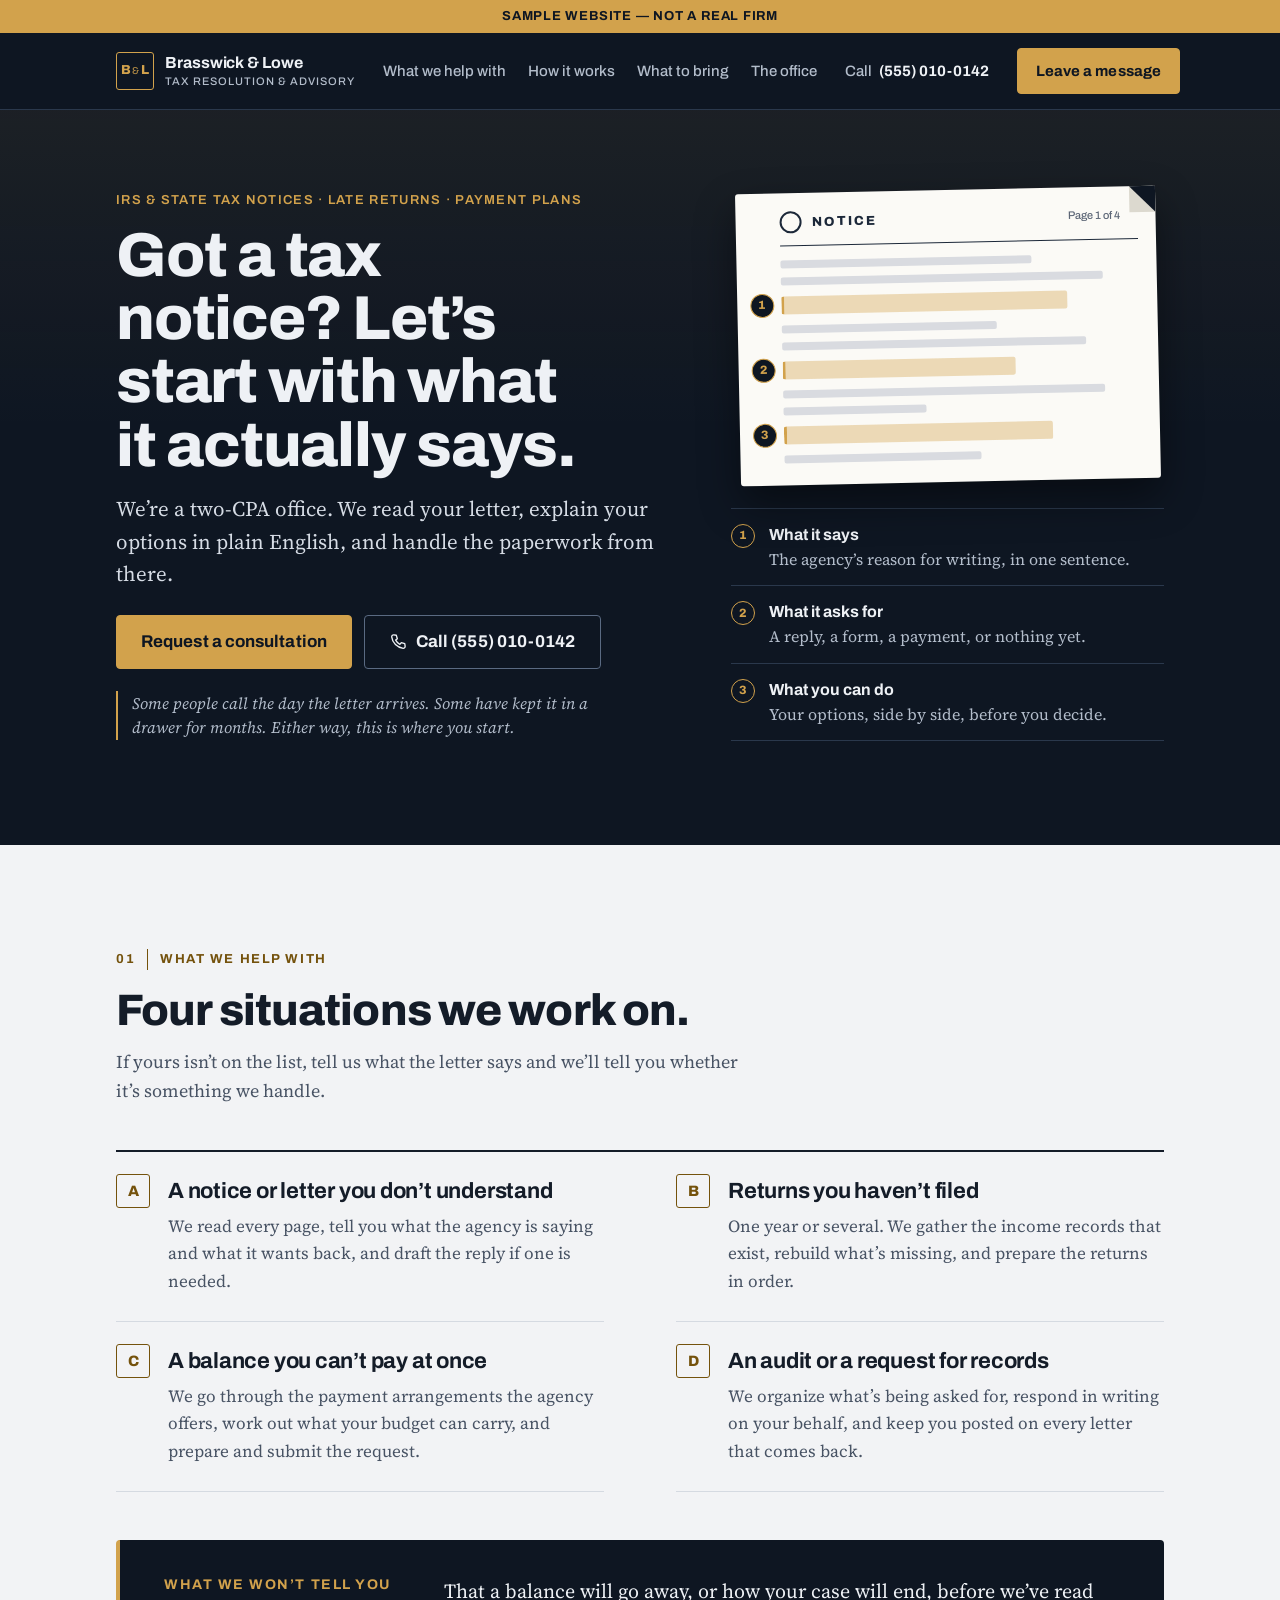
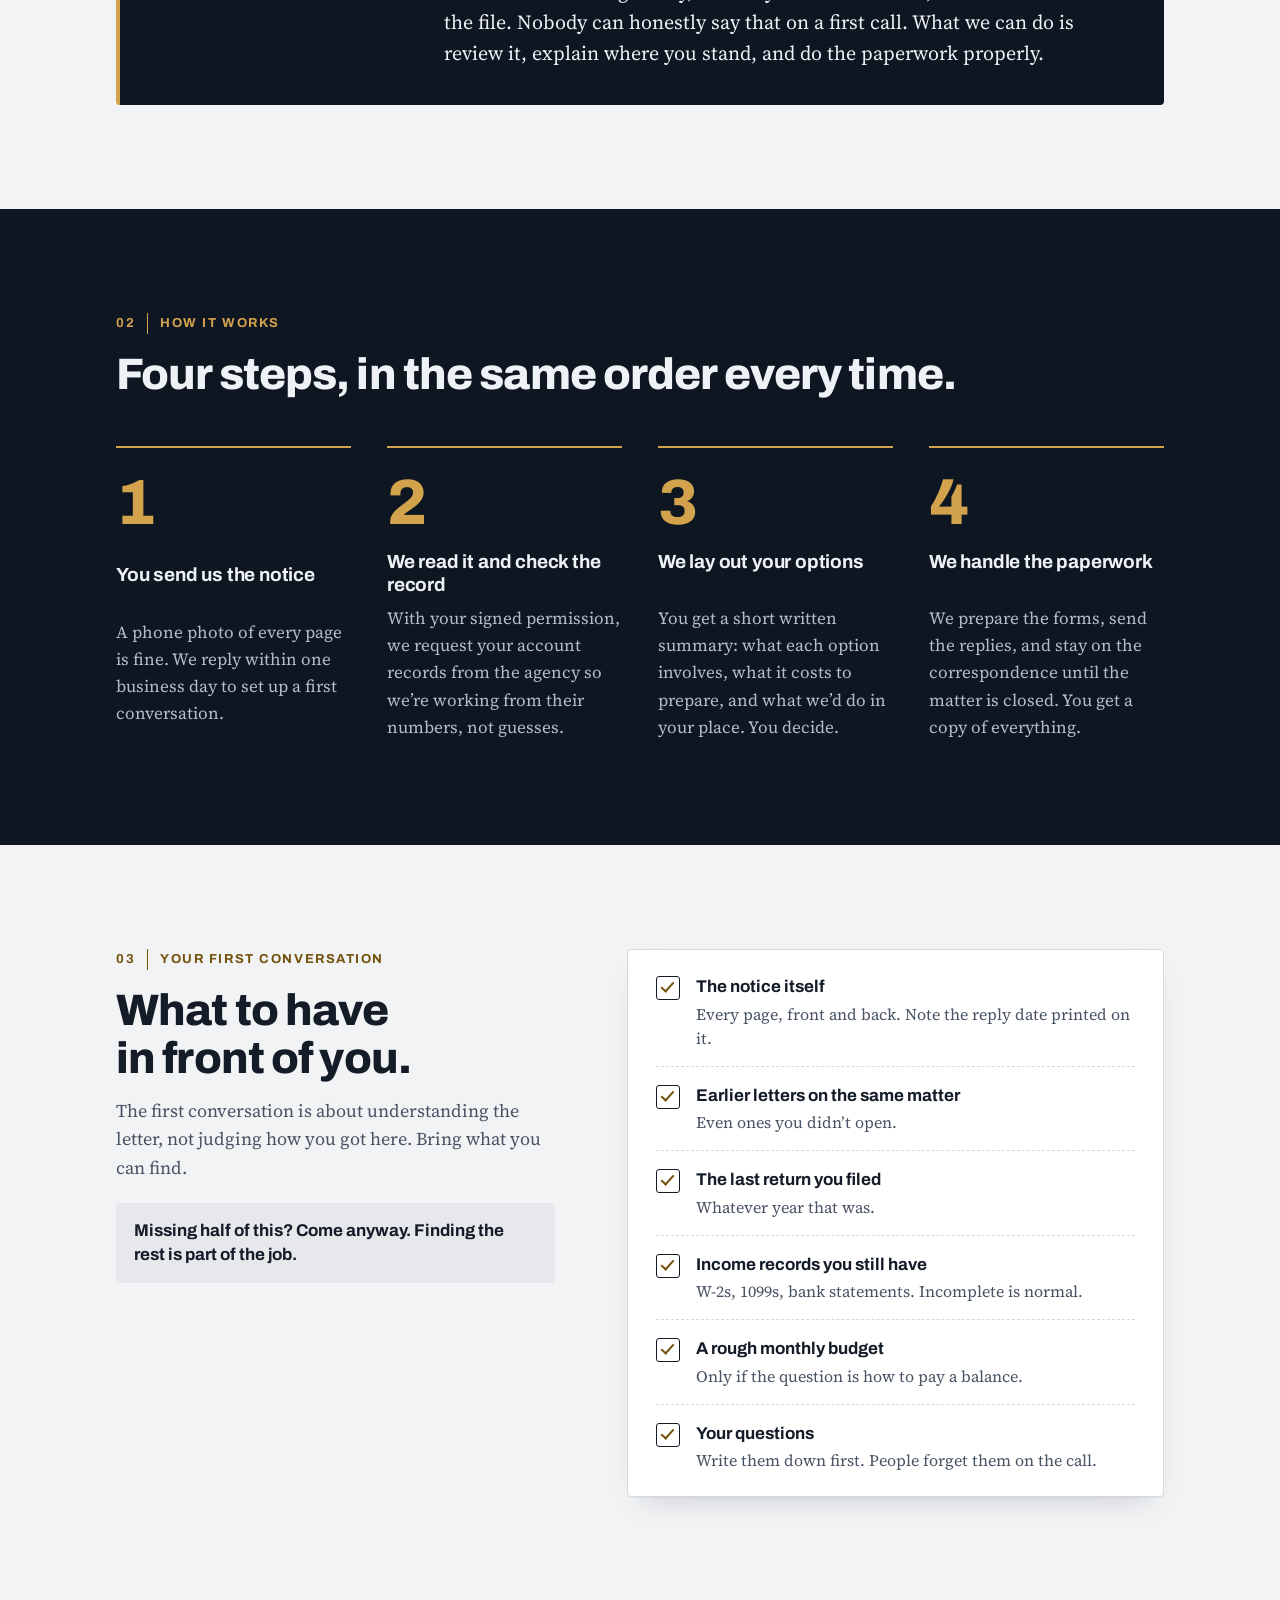
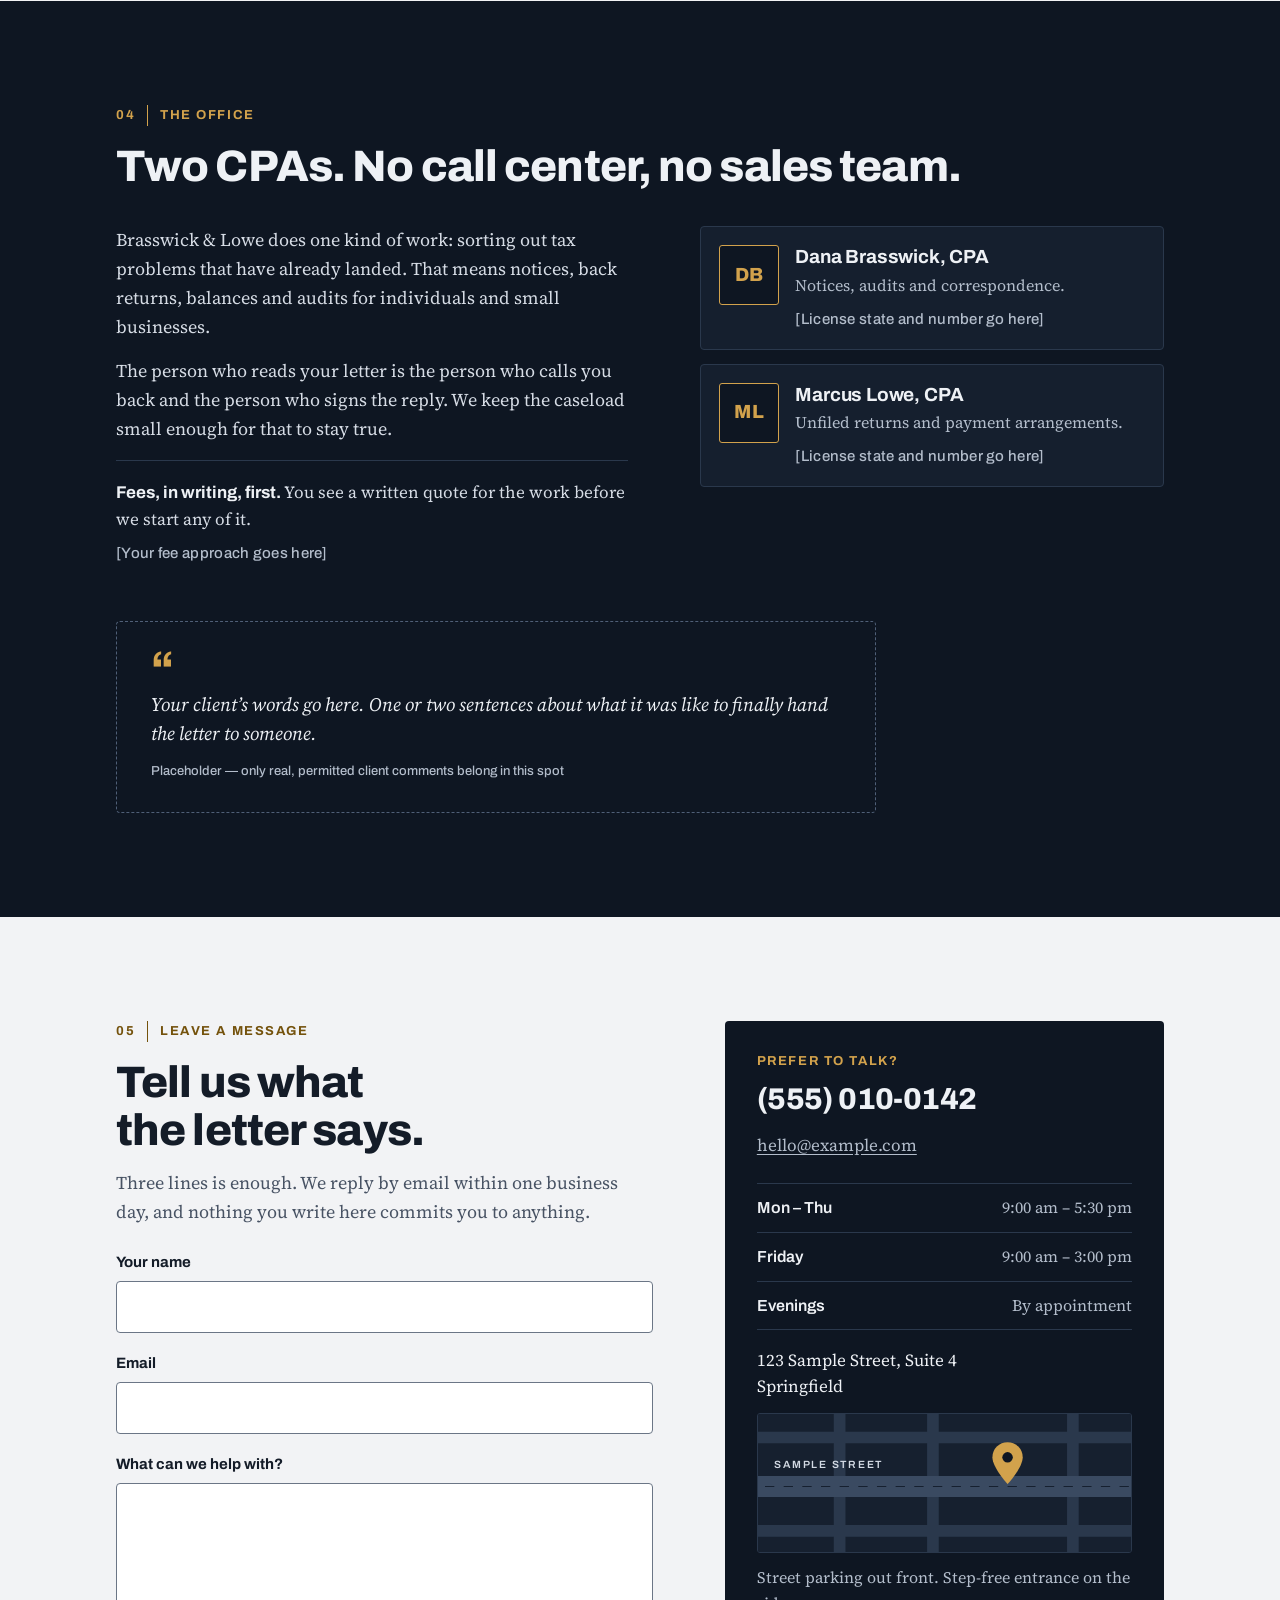
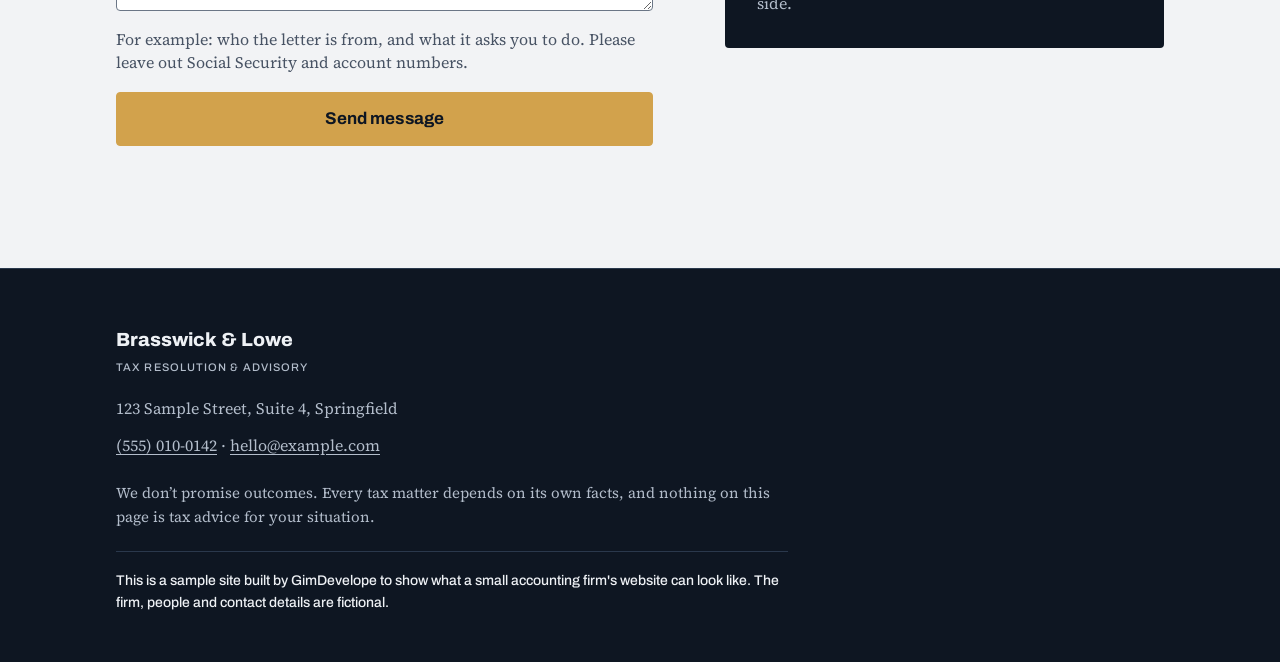
==== brasswick-lowe/index.html @ d991d268 "Add three sample one-page sites for accounting and tax firms" ====
<!doctype html>
<html lang="en">
<head>
<meta charset="utf-8">
<meta name="viewport" content="width=device-width,initial-scale=1">
<meta name="robots" content="noindex,nofollow">
<title>Brasswick &amp; Lowe — Tax Notices, Late Returns &amp; Payment Plans (sample website)</title>
<meta name="description" content="Sample website for a fictional two-CPA tax resolution office. Got a letter from the IRS or the state? We read it, explain your options, and handle the paperwork.">
<meta property="og:type" content="website">
<meta property="og:title" content="Brasswick &amp; Lowe — Tax Resolution &amp; Advisory (sample website)">
<meta property="og:description" content="Got a tax notice? Start by finding out what it actually says. A sample one-page site for a small tax resolution office — not a real firm.">
<meta property="og:site_name" content="Brasswick &amp; Lowe (sample)">
<meta name="theme-color" content="#0e1622">
<link rel="icon" href="data:image/svg+xml,%3Csvg xmlns='http://www.w3.org/2000/svg' viewBox='0 0 64 64'%3E%3Crect width='64' height='64' rx='10' fill='%230e1622'/%3E%3Crect x='7' y='7' width='50' height='50' rx='5' fill='none' stroke='%23d2a24c' stroke-width='3'/%3E%3Cpath d='M20 44V20h10a6 6 0 0 1 0 12H20m10 0a6 6 0 0 1 0 12H20M40 20v24h8' fill='none' stroke='%23d2a24c' stroke-width='4'/%3E%3C/svg%3E">
<link rel="preconnect" href="https://fonts.googleapis.com">
<link rel="preconnect" href="https://fonts.gstatic.com" crossorigin>
<link href="https://fonts.googleapis.com/css2?family=Archivo:wght@500;600;700;800&family=Source+Serif+4:ital,opsz,wght@0,8..60,400;1,8..60,400&display=swap" rel="stylesheet">
<link rel="stylesheet" href="style.css">
</head>
<body>
<p class="sample-strip" role="note">Sample website — not a real firm</p>
<a class="skip" href="#main">Skip to content</a>

<header class="site dark">
  <div class="wrap bar">
    <a class="brand" href="#top" aria-label="Brasswick and Lowe, home">
      <span class="mark" aria-hidden="true">B<i>&amp;</i>L</span>
      <span class="brand-text">Brasswick &amp; Lowe<small>Tax Resolution &amp; Advisory</small></span>
    </a>
    <nav class="top" aria-label="Sections">
      <a href="#help">What we help with</a>
      <a href="#steps">How it works</a>
      <a href="#bring">What to bring</a>
      <a href="#firm">The office</a>
    </nav>
    <a class="head-call" href="tel:+15550100142"><span class="hc-label">Call</span> (555) 010-0142</a>
    <a class="btn brass head-cta" href="#contact">Leave a message</a>
  </div>
</header>

<main id="main">

<!-- 1. Hero -->
<section class="hero dark" id="top">
  <div class="wrap hero-grid">
    <div class="hero-copy">
      <p class="eyebrow">IRS &amp; state tax notices · Late returns · Payment plans</p>
      <h1>Got a tax notice? Let&rsquo;s start with what it actually says.</h1>
      <p class="lead">We&rsquo;re a two-CPA office. We read your letter, explain your options in plain English, and handle the paperwork from there.</p>
      <div class="cta">
        <a class="btn brass" href="#contact">Request a consultation</a>
        <a class="btn line" href="tel:+15550100142"><svg aria-hidden="true" width="18" height="18" viewBox="0 0 24 24"><path d="M6.6 2.5 9.7 3l1.4 4.6-2.2 1.9a13 13 0 0 0 5.6 5.6l1.9-2.2 4.6 1.4.5 3.1a2.6 2.6 0 0 1-2.6 3A17.4 17.4 0 0 1 3.600 5.100 2.600 2.600 0 0 1 6.600 2.500Z" fill="none" stroke="currentColor" stroke-width="1.8" stroke-linejoin="round"/></svg>Call (555) 010-0142</a>
      </div>
      <p class="hero-note">Some people call the day the letter arrives. Some have kept it in a drawer for months. Either way, this is where you start.</p>
    </div>

    <div class="notice">
      <div class="sheet" aria-hidden="true">
        <div class="sheet-head"><span class="seal"></span><span class="sheet-title">Notice</span><span class="sheet-date">Page 1 of 4</span></div>
        <div class="ln w70"></div><div class="ln w90"></div>
        <div class="ln hl w80"><b>1</b></div>
        <div class="ln w60"></div><div class="ln w85"></div>
        <div class="ln hl w65"><b>2</b></div>
        <div class="ln w90"></div><div class="ln w40"></div>
        <div class="ln hl w75"><b>3</b></div>
        <div class="ln w55"></div>
      </div>
      <ol class="decode">
        <li><b>1</b><span><strong>What it says</strong>The agency&rsquo;s reason for writing, in one sentence.</span></li>
        <li><b>2</b><span><strong>What it asks for</strong>A reply, a form, a payment, or nothing yet.</span></li>
        <li><b>3</b><span><strong>What you can do</strong>Your options, side by side, before you decide.</span></li>
      </ol>
    </div>
  </div>
</section>

<!-- 2. What we help with -->
<section class="light" id="help">
  <div class="wrap">
    <p class="kicker"><span>01</span>What we help with</p>
    <h2>Four situations we work on.</h2>
    <p class="sub">If yours isn&rsquo;t on the list, tell us what the letter says and we&rsquo;ll tell you whether it&rsquo;s something we handle.</p>
    <ul class="cases">
      <li>
        <span class="case-n" aria-hidden="true">A</span>
        <h3>A notice or letter you don&rsquo;t understand</h3>
        <p>We read every page, tell you what the agency is saying and what it wants back, and draft the reply if one is needed.</p>
      </li>
      <li>
        <span class="case-n" aria-hidden="true">B</span>
        <h3>Returns you haven&rsquo;t filed</h3>
        <p>One year or several. We gather the income records that exist, rebuild what&rsquo;s missing, and prepare the returns in order.</p>
      </li>
      <li>
        <span class="case-n" aria-hidden="true">C</span>
        <h3>A balance you can&rsquo;t pay at once</h3>
        <p>We go through the payment arrangements the agency offers, work out what your budget can carry, and prepare and submit the request.</p>
      </li>
      <li>
        <span class="case-n" aria-hidden="true">D</span>
        <h3>An audit or a request for records</h3>
        <p>We organize what&rsquo;s being asked for, respond in writing on your behalf, and keep you posted on every letter that comes back.</p>
      </li>
    </ul>
    <aside class="plain" aria-label="What we won't tell you">
      <h3>What we won&rsquo;t tell you</h3>
      <p>That a balance will go away, or how your case will end, before we&rsquo;ve read the file. Nobody can honestly say that on a first call. What we can do is review it, explain where you stand, and do the paperwork properly.</p>
    </aside>
  </div>
</section>

<!-- 3. How it works -->
<section class="dark" id="steps">
  <div class="wrap">
    <p class="kicker"><span>02</span>How it works</p>
    <h2>Four steps, in the same order every time.</h2>
    <ol class="steps">
      <li>
        <span class="num" aria-hidden="true">1</span>
        <div><h3>You send us the notice</h3>
        <p>A phone photo of every page is fine. We reply within one business day to set up a first conversation.</p></div>
      </li>
      <li>
        <span class="num" aria-hidden="true">2</span>
        <div><h3>We read it and check the record</h3>
        <p>With your signed permission, we request your account records from the agency so we&rsquo;re working from their numbers, not guesses.</p></div>
      </li>
      <li>
        <span class="num" aria-hidden="true">3</span>
        <div><h3>We lay out your options</h3>
        <p>You get a short written summary: what each option involves, what it costs to prepare, and what we&rsquo;d do in your place. You decide.</p></div>
      </li>
      <li>
        <span class="num" aria-hidden="true">4</span>
        <div><h3>We handle the paperwork</h3>
        <p>We prepare the forms, send the replies, and stay on the correspondence until the matter is closed. You get a copy of everything.</p></div>
      </li>
    </ol>
  </div>
</section>

<!-- 4. What to bring -->
<section class="light" id="bring">
  <div class="wrap bring-grid">
    <div>
      <p class="kicker"><span>03</span>Your first conversation</p>
      <h2>What to have in front of you.</h2>
      <p class="sub">The first conversation is about understanding the letter, not judging how you got here. Bring what you can find.</p>
      <p class="reassure">Missing half of this? Come anyway. Finding the rest is part of the job.</p>
    </div>
    <ul class="checklist">
      <li><span class="tick" aria-hidden="true"></span><div><strong>The notice itself</strong>Every page, front and back. Note the reply date printed on it.</div></li>
      <li><span class="tick" aria-hidden="true"></span><div><strong>Earlier letters on the same matter</strong>Even ones you didn&rsquo;t open.</div></li>
      <li><span class="tick" aria-hidden="true"></span><div><strong>The last return you filed</strong>Whatever year that was.</div></li>
      <li><span class="tick" aria-hidden="true"></span><div><strong>Income records you still have</strong>W-2s, 1099s, bank statements. Incomplete is normal.</div></li>
      <li><span class="tick" aria-hidden="true"></span><div><strong>A rough monthly budget</strong>Only if the question is how to pay a balance.</div></li>
      <li><span class="tick" aria-hidden="true"></span><div><strong>Your questions</strong>Write them down first. People forget them on the call.</div></li>
    </ul>
  </div>
</section>

<!-- 5. The office -->
<section class="dark" id="firm">
  <div class="wrap">
    <p class="kicker"><span>04</span>The office</p>
    <h2>Two CPAs. No call center, no sales team.</h2>
    <div class="firm-grid">
      <div class="firm-text">
        <p>Brasswick &amp; Lowe does one kind of work: sorting out tax problems that have already landed. That means notices, back returns, balances and audits for individuals and small businesses.</p>
        <p>The person who reads your letter is the person who calls you back and the person who signs the reply. We keep the caseload small enough for that to stay true.</p>
        <p class="fees"><strong>Fees, in writing, first.</strong> You see a written quote for the work before we start any of it. <span class="ph">[Your fee approach goes here]</span></p>
      </div>
      <ul class="people">
        <li>
          <span class="mono" aria-hidden="true">DB</span>
          <div><h3>Dana Brasswick, CPA</h3>
          <p>Notices, audits and correspondence.</p>
          <p class="ph">[License state and number go here]</p></div>
        </li>
        <li>
          <span class="mono" aria-hidden="true">ML</span>
          <div><h3>Marcus Lowe, CPA</h3>
          <p>Unfiled returns and payment arrangements.</p>
          <p class="ph">[License state and number go here]</p></div>
        </li>
      </ul>
    </div>
    <figure class="quote">
      <blockquote>Your client&rsquo;s words go here. One or two sentences about what it was like to finally hand the letter to someone.</blockquote>
      <figcaption>Placeholder — only real, permitted client comments belong in this spot</figcaption>
    </figure>
  </div>
</section>

<!-- 6. Contact -->
<section class="light" id="contact">
  <div class="wrap contact-grid">
    <div class="form-col">
      <p class="kicker"><span>05</span>Leave a message</p>
      <h2>Tell us what the letter says.</h2>
      <p class="sub">Three lines is enough. We reply by email within one business day, and nothing you write here commits you to anything.</p>
      <form id="inquiry" novalidate>
        <div class="field">
          <label for="f-name">Your name</label>
          <input id="f-name" name="name" type="text" autocomplete="name" required>
        </div>
        <div class="field">
          <label for="f-email">Email</label>
          <input id="f-email" name="email" type="email" autocomplete="email" inputmode="email" required>
        </div>
        <div class="field">
          <label for="f-msg">What can we help with?</label>
          <textarea id="f-msg" name="message" rows="4" required aria-describedby="f-hint"></textarea>
          <p class="hint" id="f-hint">For example: who the letter is from, and what it asks you to do. Please leave out Social Security and account numbers.</p>
        </div>
        <button class="btn brass wide" type="submit">Send message</button>
        <p class="form-status" id="form-status" role="status" aria-live="polite"></p>
      </form>
    </div>

    <div class="info-col">
      <div class="info-card">
        <h3>Prefer to talk?</h3>
        <a class="big-phone" href="tel:+15550100142">(555) 010-0142</a>
        <a class="mail" href="mailto:hello@example.com">hello@example.com</a>
        <dl class="hours">
          <div><dt>Mon – Thu</dt><dd>9:00 am – 5:30 pm</dd></div>
          <div><dt>Friday</dt><dd>9:00 am – 3:00 pm</dd></div>
          <div><dt>Evenings</dt><dd>By appointment</dd></div>
        </dl>
        <address>123 Sample Street, Suite 4<br>Springfield</address>
        <div class="map" role="img" aria-label="Simple street map sketch showing the office on Sample Street">
          <svg viewBox="0 0 320 150" preserveAspectRatio="xMidYMid slice" aria-hidden="true">
            <rect width="320" height="150" fill="#16202f"/>
            <g stroke="#2a384c" stroke-width="10" fill="none"><path d="M-10 36h340M-10 116h340M70-10v170M150-10v170M270-10v170"/></g>
            <path d="M-10 78h340" stroke="#3a4a61" stroke-width="18"/>
            <path d="M-10 78h340" stroke="#16202f" stroke-width="1" stroke-dasharray="8 8"/>
            <text x="14" y="62" font-family="Archivo,sans-serif" font-size="9" font-weight="600" letter-spacing="1.5" fill="#d3dae4">SAMPLE STREET</text>
            <g transform="translate(214 66)"><path d="M0-26a13 13 0 0 1 13 13c0 9-13 23-13 23s-13-14-13-23A13 13 0 0 1 0-26Z" fill="#d2a24c"/><circle cy="-13" r="4.500" fill="#0e1622"/></g>
          </svg>
        </div>
        <p class="park">Street parking out front. Step-free entrance on the side.</p>
      </div>
    </div>
  </div>
</section>
</main>

<footer class="dark foot">
  <div class="wrap">
    <p class="foot-brand">Brasswick &amp; Lowe <span>Tax Resolution &amp; Advisory</span></p>
    <p class="foot-line">123 Sample Street, Suite 4, Springfield<br><a href="tel:+15550100142">(555) 010-0142</a> · <a href="mailto:hello@example.com">hello@example.com</a></p>
    <p class="foot-legal">We don&rsquo;t promise outcomes. Every tax matter depends on its own facts, and nothing on this page is tax advice for your situation.</p>
    <p class="disclaimer">This is a sample site built by GimDevelope to show what a small accounting firm's website can look like. The firm, people and contact details are fictional.</p>
  </div>
</footer>

<nav class="dock" aria-label="Quick contact">
  <a href="tel:+15550100142"><svg aria-hidden="true" width="18" height="18" viewBox="0 0 24 24"><path d="M6.6 2.5 9.7 3l1.4 4.6-2.2 1.9a13 13 0 0 0 5.6 5.6l1.9-2.2 4.6 1.4.5 3.1a2.6 2.6 0 0 1-2.6 3A17.4 17.4 0 0 1 3.600 5.100 2.600 2.600 0 0 1 6.600 2.500Z" fill="none" stroke="currentColor" stroke-width="1.8" stroke-linejoin="round"/></svg>Call</a>
  <a class="dock-main" href="#contact"><svg aria-hidden="true" width="18" height="18" viewBox="0 0 24 24"><path d="M3.500 5.500h17v11.500H9.500L5 20.500V17H3.500Z" fill="none" stroke="currentColor" stroke-width="1.8" stroke-linejoin="round"/></svg>Message</a>
</nav>

<script src="site.js"></script>
</body>
</html>
---- brasswick-lowe/style.css ----
/* Brasswick & Lowe — sample site C. Mobile first (390), then 768, 1080. */
:root{
  --ink:#0e1622; --ink-2:#151f2e; --ink-3:#1c2839; --rule-d:#2a384c;
  --on-d:#eef1f5; --mute-d:#b3bdcb;
  --paper:#f2f3f5; --card:#fff; --rule:#d5dae1;
  --text:#141c28; --mute:#485364;
  --brass:#d2a24c; --brass-hi:#e0b566; --brass-deep:#74520c;
  --head:"Archivo","Helvetica Neue",Arial,sans-serif;
  --body:"Source Serif 4",Georgia,"Times New Roman",serif;
  --strip-h:32px;
}
*,*::before,*::after{box-sizing:border-box}
html{scroll-behavior:smooth;scroll-padding-top:calc(var(--strip-h) + 16px);-webkit-text-size-adjust:100%}
body{margin:0;font-family:var(--body);font-size:17px;line-height:1.6;color:var(--text);background:var(--ink);padding-bottom:calc(64px + env(safe-area-inset-bottom,0px));overflow-wrap:break-word}
h1,h2,h3,p,ul,ol,dl,dd,figure,blockquote,address{margin:0;padding:0}
ul,ol{list-style:none}
address{font-style:normal}
a{color:inherit}
svg{display:block}
:focus-visible{outline:3px solid var(--brass-hi);outline-offset:3px;border-radius:4px}
.light :focus-visible{outline-color:var(--brass-deep)}
.light .info-card :focus-visible,.light .plain :focus-visible{outline-color:var(--brass-hi)}
.wrap{width:100%;max-width:1120px;margin:0 auto;padding:0 22px}

/* always-visible sample strip */
.sample-strip{position:sticky;top:0;z-index:60;min-height:var(--strip-h);display:flex;align-items:center;justify-content:center;background:var(--brass);color:#0e1622;font-family:var(--head);font-weight:700;font-size:13px;letter-spacing:.06em;text-transform:uppercase;padding:6px 12px;text-align:center}
.skip{position:absolute;left:-9999px}
.skip:focus{left:12px;top:44px;min-height:44px;display:flex;align-items:center;z-index:70;background:#fff;color:var(--text);padding:10px 14px;font-family:var(--head);font-weight:700}

.dark{background:var(--ink);color:var(--on-d)}
.light{background:var(--paper);color:var(--text)}

/* header */
header.site{border-bottom:1px solid var(--rule-d)}
.bar{display:flex;align-items:center;justify-content:space-between;gap:12px;min-height:60px}
.brand{display:flex;align-items:center;gap:11px;text-decoration:none;min-height:44px}
.mark{display:inline-flex;align-items:center;justify-content:center;width:38px;height:38px;border:1.5px solid var(--brass);border-radius:3px;font-family:var(--head);font-weight:800;font-size:13px;letter-spacing:.02em;color:var(--brass);flex:none}
.mark i{font-style:normal;font-weight:500;font-size:10px;margin:0 1px;opacity:.85}
.brand-text{font-family:var(--head);font-weight:700;font-size:16px;line-height:1.15;letter-spacing:-.005em}
.brand-text{white-space:nowrap}
.brand-text small{display:none;font-weight:500;font-size:11px;letter-spacing:.09em;text-transform:uppercase;color:var(--mute-d);margin-top:3px}
nav.top{display:none}
.head-call{display:inline-flex;align-items:center;min-height:44px;font-family:var(--head);font-weight:700;font-size:15px;text-decoration:none;color:var(--on-d);white-space:nowrap}
.hc-label{display:none}

/* buttons */
.btn{display:inline-flex;align-items:center;justify-content:center;gap:9px;min-height:54px;padding:0 24px;border-radius:4px;font-family:var(--head);font-weight:700;font-size:17px;letter-spacing:.005em;text-decoration:none;border:1.5px solid transparent;cursor:pointer;transition:background-color .15s,border-color .15s,color .15s}
.btn.brass{background:var(--brass);color:#0e1622;border-color:var(--brass)}
.btn.brass:hover{background:var(--brass-hi);border-color:var(--brass-hi)}
.btn.line{background:transparent;color:var(--on-d);border-color:#5a6a82}
.btn.line:hover{border-color:var(--on-d)}
.btn.wide{width:100%}
.btn.head-cta{display:none}

/* type */
h1,h2,h3{font-family:var(--head);letter-spacing:-.02em}
h1{font-weight:800;font-size:35px;line-height:1.06;text-wrap:balance}
h2{font-weight:800;font-size:29px;line-height:1.1;text-wrap:balance}
h3{font-weight:700;font-size:19px;line-height:1.25;letter-spacing:-.01em}
.eyebrow{font-family:var(--head);font-weight:600;font-size:13px;letter-spacing:.1em;text-transform:uppercase;color:var(--brass);margin-bottom:14px;line-height:1.5}
.kicker{display:flex;align-items:center;gap:12px;font-family:var(--head);font-weight:700;font-size:13px;letter-spacing:.12em;text-transform:uppercase;margin-bottom:16px}
.kicker span{display:inline-block;padding-right:12px;border-right:1px solid currentColor;font-variant-numeric:tabular-nums}
.dark .kicker{color:var(--brass)}
.light .kicker{color:var(--brass-deep)}
.sub{font-size:18px;margin-top:14px;max-width:36em}
.light .sub{color:var(--mute)}
.dark .sub{color:var(--mute-d)}
section{padding:56px 0}

/* 1 hero */
.hero{padding:30px 0 52px;background:
  linear-gradient(180deg,rgba(210,162,76,.07),rgba(210,162,76,0) 320px),var(--ink)}
.hero-grid{display:grid;gap:44px}
.lead{font-size:18px;line-height:1.55;color:#d6dce5;margin-top:16px;max-width:31em}
.cta{display:grid;gap:12px;margin-top:24px}
.hero-note{margin-top:22px;padding-left:14px;border-left:2px solid var(--brass);font-style:italic;font-size:16px;line-height:1.55;color:var(--mute-d);max-width:30em}

.notice{display:grid;gap:22px}
.sheet{position:relative;background:#fbfaf6;border-radius:3px;padding:18px 18px 22px 44px;transform:rotate(-1.2deg);box-shadow:0 18px 40px rgba(0,0,0,.45);max-width:420px;width:94%;margin:4px auto 0}
.sheet::after{content:"";position:absolute;right:0;top:0;border-style:solid;border-width:0 26px 26px 0;border-color:transparent var(--ink) #dcd9cf transparent}
.sheet-head{display:flex;align-items:center;gap:10px;padding-bottom:12px;margin-bottom:14px;border-bottom:1.5px solid #1c2839}
.seal{width:22px;height:22px;border-radius:50%;border:2px solid #1c2839;flex:none}
.sheet-title{font-family:var(--head);font-weight:800;font-size:13px;letter-spacing:.16em;text-transform:uppercase;color:#1c2839}
.sheet-date{margin-left:auto;margin-right:18px;font-family:var(--head);font-weight:500;font-size:11px;color:#5c6676}
.ln{position:relative;height:8px;border-radius:2px;background:#d9dbe0;margin-top:9px}
.ln.hl{height:18px;background:rgba(210,162,76,.38);border-left:3px solid var(--brass);margin-top:11px;margin-bottom:11px}
.ln b,.decode b{display:inline-flex;align-items:center;justify-content:center;width:24px;height:24px;border-radius:50%;background:var(--ink);color:var(--brass);font-family:var(--head);font-weight:800;font-size:12px;border:1.5px solid var(--brass)}
.ln b{position:absolute;left:-34px;top:-3px}
.w40{width:40%}.w55{width:55%}.w60{width:60%}.w65{width:65%}.w70{width:70%}.w75{width:75%}.w80{width:80%}.w85{width:85%}.w90{width:90%}
.decode{display:grid;gap:0;border-top:1px solid var(--rule-d)}
.decode li{display:flex;gap:14px;align-items:flex-start;padding:14px 0;border-bottom:1px solid var(--rule-d)}
.decode b{flex:none;margin-top:1px}
.decode span{font-size:16px;line-height:1.45;color:var(--mute-d)}
.decode strong{display:block;font-family:var(--head);font-weight:700;font-size:16px;color:var(--on-d);margin-bottom:2px}

/* 2 cases */
.cases{display:grid;gap:0;margin-top:30px;border-top:2px solid var(--text)}
.cases li{position:relative;padding:22px 0 22px 50px;border-bottom:1px solid var(--rule)}
.case-n{position:absolute;left:0;top:22px;width:34px;height:34px;display:flex;align-items:center;justify-content:center;border:1.5px solid var(--brass-deep);border-radius:3px;font-family:var(--head);font-weight:800;font-size:15px;color:var(--brass-deep)}
.cases h3{font-size:20px}
.cases p{color:var(--mute);margin-top:8px}
.plain{margin-top:32px;background:var(--ink);color:var(--on-d);border-radius:4px;padding:24px 22px;border-left:4px solid var(--brass)}
.plain h3{color:var(--brass);font-size:14px;letter-spacing:.11em;text-transform:uppercase}
.plain p{margin-top:10px;font-size:18px;line-height:1.55}

/* 3 steps */
.steps{display:grid;gap:0;margin-top:30px}
.steps li{display:grid;grid-template-columns:52px 1fr;gap:16px;padding:22px 0;border-top:1px solid var(--rule-d)}
.steps li:last-child{border-bottom:1px solid var(--rule-d)}
.num{font-family:var(--head);font-weight:800;font-size:46px;line-height:.9;color:var(--brass);font-variant-numeric:tabular-nums}
.steps p{color:var(--mute-d);margin-top:8px}

/* 4 checklist */
.bring-grid{display:grid;gap:28px}
.reassure{margin-top:20px;font-family:var(--head);font-weight:700;font-size:17px;line-height:1.4;padding:16px 18px;background:#e6e8ec;border-radius:4px}
.checklist{background:var(--card);border:1px solid var(--rule);border-radius:4px;padding:6px 20px;box-shadow:0 1px 0 rgba(14,22,34,.04),0 14px 30px -18px rgba(14,22,34,.25)}
.checklist li{display:grid;grid-template-columns:26px 1fr;gap:14px;padding:16px 0;border-bottom:1px dashed var(--rule);color:var(--mute);font-size:16px;line-height:1.5}
.checklist li:last-child{border-bottom:0}
.checklist strong{display:block;font-family:var(--head);font-weight:700;font-size:17px;color:var(--text);margin-bottom:2px}
.tick{position:relative;width:24px;height:24px;border:1.5px solid var(--text);border-radius:3px;margin-top:2px}
.tick::after{content:"";position:absolute;left:7px;top:2px;width:7px;height:13px;border:solid var(--brass-deep);border-width:0 2.500px 2.500px 0;transform:rotate(42deg)}

/* 5 office */
.firm-grid{display:grid;gap:30px;margin-top:24px}
.firm-text p{color:#d6dce5;font-size:18px}
.firm-text p+p{margin-top:16px}
.firm-text .fees{padding-top:18px;border-top:1px solid var(--rule-d);font-size:17px}
.fees strong{font-family:var(--head);font-weight:700;color:var(--on-d)}
.ph{font-family:var(--head);font-weight:500;font-size:15px;letter-spacing:.02em;color:var(--mute-d)}
span.ph{display:block;margin-top:8px}
.people{display:grid;gap:14px}
.people li{display:grid;grid-template-columns:60px 1fr;gap:16px;align-items:start;background:var(--ink-2);border:1px solid var(--rule-d);border-radius:4px;padding:18px}
.mono{width:60px;height:60px;display:flex;align-items:center;justify-content:center;background:var(--ink);border:1.5px solid var(--brass);border-radius:3px;font-family:var(--head);font-weight:800;font-size:19px;letter-spacing:.03em;color:var(--brass)}
.people p{color:var(--mute-d);font-size:16px;margin-top:4px}
.people .ph{margin-top:8px;font-size:15px}
.quote{margin-top:34px;padding:22px 22px 20px;border:1.5px dashed #4f5f77;border-radius:4px}
.quote blockquote{font-style:italic;font-size:19px;line-height:1.5;color:var(--on-d)}
.quote blockquote::before{content:"\201C";display:block;font-family:var(--head);font-style:normal;font-weight:800;font-size:46px;line-height:.7;color:var(--brass);margin-bottom:6px}
.quote figcaption{margin-top:14px;font-family:var(--head);font-weight:500;font-size:13px;color:var(--mute-d)}

/* 6 contact */
.contact-grid{display:grid;gap:36px}
form{margin-top:24px;display:grid;gap:18px}
label{display:block;font-family:var(--head);font-weight:700;font-size:15px;margin-bottom:7px}
input,textarea{width:100%;font-family:var(--body);font-size:17px;line-height:1.4;color:var(--text);background:#fff;border:1.5px solid #6b7686;border-radius:4px;padding:13px 14px;min-height:52px;appearance:none;-webkit-appearance:none}
textarea{resize:vertical;min-height:128px}
input:focus-visible,textarea:focus-visible{outline:3px solid var(--brass-deep);outline-offset:1px;border-color:var(--text)}
[aria-invalid="true"]{border-color:#a3261b}
.hint{font-size:16px;line-height:1.45;color:var(--mute);margin-top:8px}
.form-status{font-family:var(--head);font-weight:700;font-size:16px;line-height:1.4;min-height:0}
.form-status.ok{padding:14px 16px;background:var(--ink);color:var(--on-d);border-left:4px solid var(--brass);border-radius:4px}
.form-status.warn{color:#8c1f15}
.info-card{background:var(--ink);color:var(--on-d);border-radius:4px;padding:26px 22px}
.info-card h3{font-size:13px;letter-spacing:.12em;text-transform:uppercase;color:var(--brass)}
.big-phone{display:inline-flex;align-items:center;min-height:48px;margin-top:6px;font-family:var(--head);font-weight:800;font-size:30px;letter-spacing:-.02em;text-decoration:none;font-variant-numeric:tabular-nums}
.mail{display:flex;align-items:center;min-height:44px;width:max-content;max-width:100%;color:var(--mute-d);text-underline-offset:3px}
.hours{margin-top:16px;border-top:1px solid var(--rule-d)}
.hours div{display:flex;justify-content:space-between;gap:16px;padding:11px 0;border-bottom:1px solid var(--rule-d);font-size:16px}
.hours dt{font-family:var(--head);font-weight:600}
.hours dd{color:var(--mute-d);text-align:right}
.info-card address{margin-top:18px;font-size:17px;line-height:1.5}
.map{margin-top:14px;border:1px solid var(--rule-d);border-radius:3px;overflow:hidden;height:140px}
.map svg{width:100%;height:100%}
.park{margin-top:12px;font-size:16px;color:var(--mute-d)}

/* footer */
.foot{padding:40px 0 34px;border-top:1px solid var(--rule-d)}
.foot-brand{font-family:var(--head);font-weight:800;font-size:19px}
.foot-brand span{display:block;font-weight:500;font-size:11px;letter-spacing:.1em;text-transform:uppercase;color:var(--mute-d);margin-top:4px}
.foot-line{margin-top:16px;font-size:16px;color:var(--mute-d);line-height:1.9}
.foot-line a{display:inline-flex;align-items:center;min-height:44px;text-underline-offset:3px}
.foot-legal{margin-top:14px;font-size:15px;color:var(--mute-d);max-width:44em}
.disclaimer{margin-top:22px;padding-top:18px;border-top:1px solid var(--rule-d);font-family:var(--head);font-weight:500;font-size:14px;line-height:1.55;color:var(--on-d);max-width:48em}

/* fixed contact dock (phone + tablet) */
.dock{position:fixed;left:0;right:0;bottom:0;z-index:55;display:grid;grid-template-columns:1fr 1.5fr;background:var(--ink);border-top:1px solid #3a4a61;padding-bottom:env(safe-area-inset-bottom,0px);box-shadow:0 -10px 24px rgba(0,0,0,.28)}
.dock a{display:flex;align-items:center;justify-content:center;gap:9px;min-height:60px;font-family:var(--head);font-weight:700;font-size:17px;text-decoration:none;color:var(--on-d)}
.dock a.dock-main{background:var(--brass);color:#0e1622}
.dock a:focus-visible{outline-offset:-4px}

/* tablet */
@media (min-width:700px){
  .wrap{padding:0 36px}
  section{padding:76px 0}
  h1{font-size:50px}
  h2{font-size:38px}
  .hero{padding:52px 0 76px}
  .cta{grid-template-columns:auto auto;justify-content:start}
  .brand-text small{display:block}
  .hc-label{display:inline;font-weight:500;color:var(--mute-d);margin-right:7px}
  .notice{grid-template-columns:1fr 1fr;align-items:center;gap:36px}
  .cases{grid-template-columns:1fr 1fr;column-gap:40px}
  .cases li{padding:26px 0 26px 52px}
  .plain{padding:30px 34px}
  .steps{grid-template-columns:1fr 1fr;column-gap:40px}
  .steps li:nth-last-child(2){border-bottom:1px solid var(--rule-d)}
  .people{grid-template-columns:1fr 1fr}
  .quote{padding:30px 34px}
  .checklist{padding:8px 28px}
  .info-card{padding:32px}
}

/* desktop */
@media (min-width:1000px){
  body{padding-bottom:0}
  .dock{display:none}
  .bar{min-height:76px;gap:28px}
  .head-call{margin-left:auto}
  .btn.head-cta{display:inline-flex;white-space:nowrap;min-height:46px;font-size:15px;padding:0 18px}
  section{padding:104px 0}
  h1{font-size:62px;line-height:1.02}
  h2{font-size:44px}
  .hero{padding:80px 0 104px}
  .hero-grid{grid-template-columns:1.12fr .88fr;gap:64px;align-items:center}
  .lead{font-size:21px}
  .notice{grid-template-columns:1fr;gap:26px}
  .sheet{width:100%;margin-top:0}
  .cases{margin-top:44px;column-gap:72px}
  .cases h3{font-size:22px}
  .plain{margin-top:48px;display:grid;grid-template-columns:240px 1fr;gap:40px;padding:36px 44px}
  .plain p{margin-top:0;font-size:20px}
  .steps{grid-template-columns:repeat(4,1fr);column-gap:36px;margin-top:48px}
  .steps li{grid-template-columns:1fr;gap:18px;padding:26px 0 0;border-top:2px solid var(--brass);border-bottom:0 !important}
  .num{font-size:64px}
  .bring-grid{grid-template-columns:.9fr 1.1fr;gap:72px;align-items:start}
  .firm-grid{grid-template-columns:1.05fr .95fr;gap:72px;margin-top:36px}
  .people{grid-template-columns:1fr;align-content:start}
  .steps h3{min-height:2.5em}
  .quote{margin-top:56px;max-width:760px}
  .contact-grid{grid-template-columns:1.1fr .9fr;gap:72px;align-items:start}
  .foot{padding:56px 0 48px}
}

@media (min-width:1180px){
  nav.top{display:flex;gap:22px;white-space:nowrap;margin-left:auto;font-family:var(--head);font-weight:500;font-size:15px}
  nav.top a{display:inline-flex;align-items:center;min-height:44px;text-decoration:none;color:var(--mute-d)}
  nav.top a:hover{color:var(--on-d)}
  .head-call{margin-left:0}
}

@media (prefers-reduced-motion:reduce){
  html{scroll-behavior:auto}
  .btn{transition:none}
}
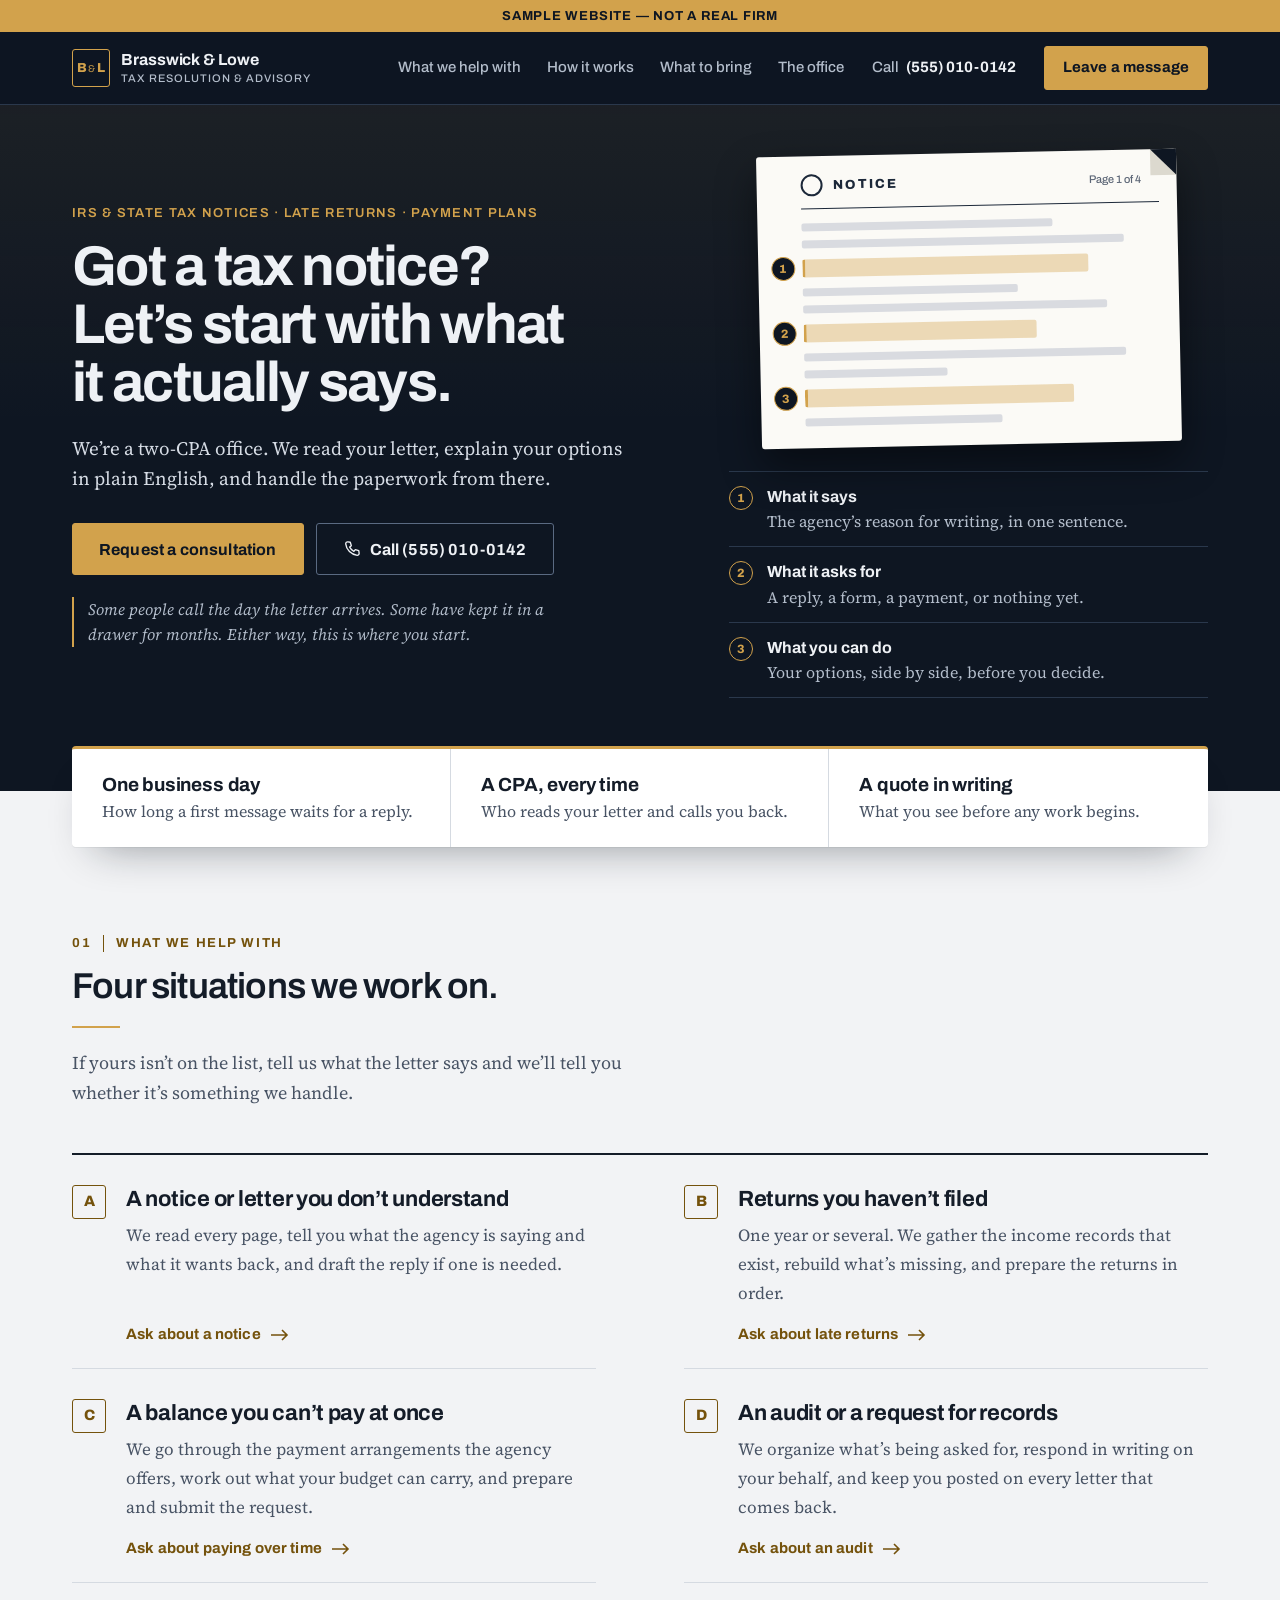
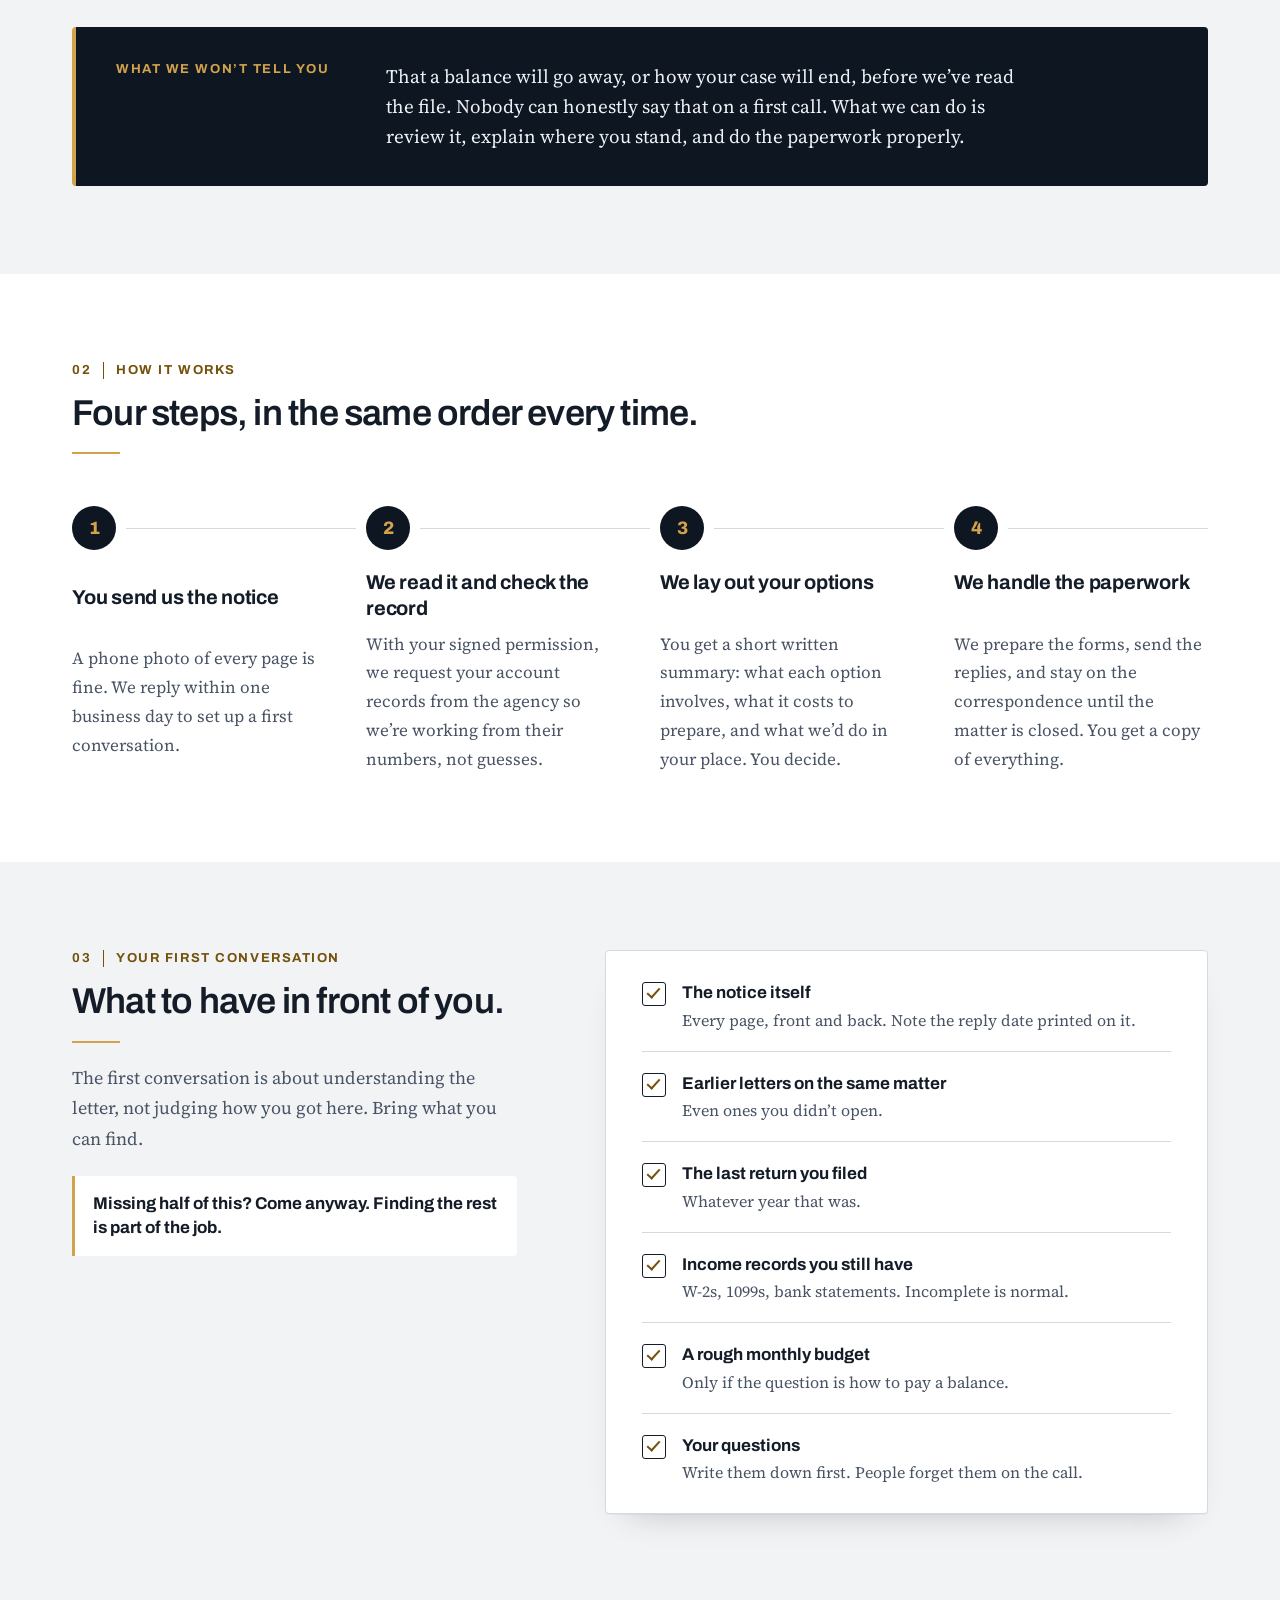
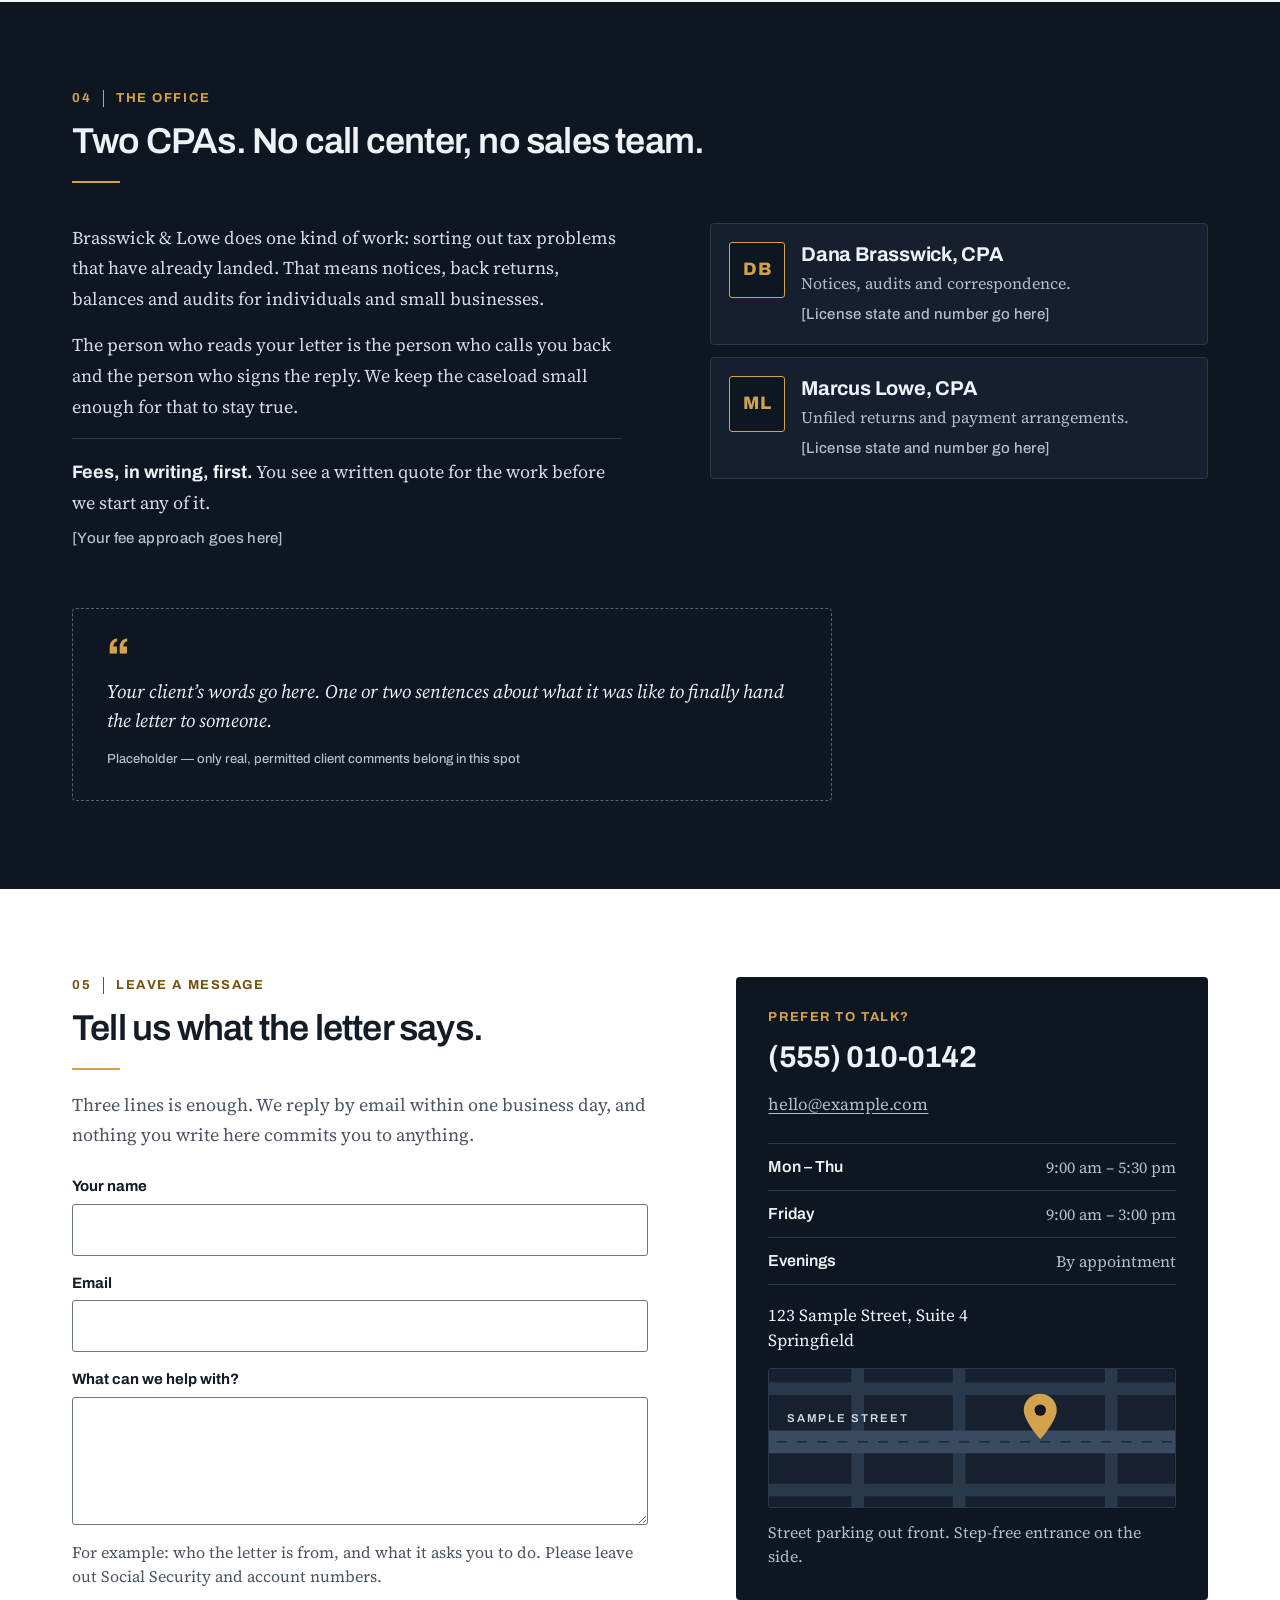
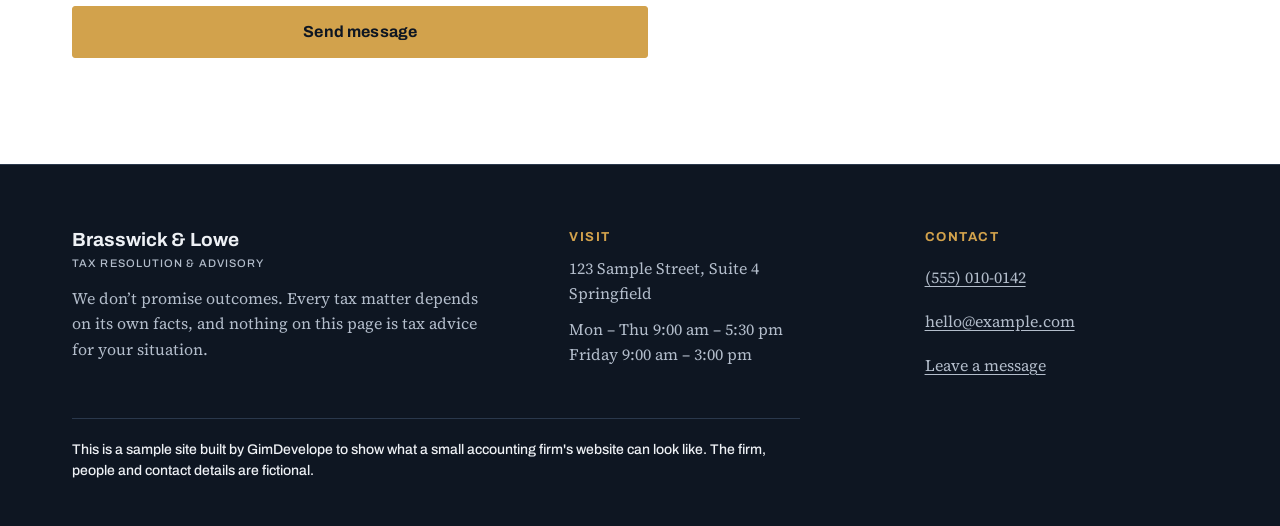
==== commit bc1d9768: "Refine Brasswick & Lowe sample layout and typography" ====
--- a/brasswick-lowe/index.html
+++ b/brasswick-lowe/index.html
@@ -72,34 +72,45 @@
       </ol>
     </div>
   </div>
+  <div class="wrap">
+    <ul class="facts">
+      <li><strong>One business day</strong><span>How long a first message waits for a reply.</span></li>
+      <li><strong>A CPA, every time</strong><span>Who reads your letter and calls you back.</span></li>
+      <li><strong>A quote in writing</strong><span>What you see before any work begins.</span></li>
+    </ul>
+  </div>
 </section>
 
 <!-- 2. What we help with -->
-<section class="light" id="help">
+<section class="light after-facts" id="help">
   <div class="wrap">
     <p class="kicker"><span>01</span>What we help with</p>
     <h2>Four situations we work on.</h2>
     <p class="sub">If yours isn&rsquo;t on the list, tell us what the letter says and we&rsquo;ll tell you whether it&rsquo;s something we handle.</p>
-    <ul class="cases">
+    <ul class="cases" data-reveal>
       <li>
         <span class="case-n" aria-hidden="true">A</span>
         <h3>A notice or letter you don&rsquo;t understand</h3>
         <p>We read every page, tell you what the agency is saying and what it wants back, and draft the reply if one is needed.</p>
+        <a class="more" href="#contact">Ask about a notice<svg aria-hidden="true" width="18" height="12" viewBox="0 0 18 12"><path d="M0 6h16M11 1l5 5-5 5" fill="none" stroke="currentColor" stroke-width="1.6"/></svg></a>
       </li>
       <li>
         <span class="case-n" aria-hidden="true">B</span>
         <h3>Returns you haven&rsquo;t filed</h3>
         <p>One year or several. We gather the income records that exist, rebuild what&rsquo;s missing, and prepare the returns in order.</p>
+        <a class="more" href="#contact">Ask about late returns<svg aria-hidden="true" width="18" height="12" viewBox="0 0 18 12"><path d="M0 6h16M11 1l5 5-5 5" fill="none" stroke="currentColor" stroke-width="1.6"/></svg></a>
       </li>
       <li>
         <span class="case-n" aria-hidden="true">C</span>
         <h3>A balance you can&rsquo;t pay at once</h3>
         <p>We go through the payment arrangements the agency offers, work out what your budget can carry, and prepare and submit the request.</p>
+        <a class="more" href="#contact">Ask about paying over time<svg aria-hidden="true" width="18" height="12" viewBox="0 0 18 12"><path d="M0 6h16M11 1l5 5-5 5" fill="none" stroke="currentColor" stroke-width="1.6"/></svg></a>
       </li>
       <li>
         <span class="case-n" aria-hidden="true">D</span>
         <h3>An audit or a request for records</h3>
         <p>We organize what&rsquo;s being asked for, respond in writing on your behalf, and keep you posted on every letter that comes back.</p>
+        <a class="more" href="#contact">Ask about an audit<svg aria-hidden="true" width="18" height="12" viewBox="0 0 18 12"><path d="M0 6h16M11 1l5 5-5 5" fill="none" stroke="currentColor" stroke-width="1.6"/></svg></a>
       </li>
     </ul>
     <aside class="plain" aria-label="What we won't tell you">
@@ -110,11 +121,11 @@
 </section>
 
 <!-- 3. How it works -->
-<section class="dark" id="steps">
+<section class="white" id="steps">
   <div class="wrap">
     <p class="kicker"><span>02</span>How it works</p>
     <h2>Four steps, in the same order every time.</h2>
-    <ol class="steps">
+    <ol class="steps" data-reveal>
       <li>
         <span class="num" aria-hidden="true">1</span>
         <div><h3>You send us the notice</h3>
@@ -142,13 +153,13 @@
 <!-- 4. What to bring -->
 <section class="light" id="bring">
   <div class="wrap bring-grid">
-    <div>
+    <div class="bring-intro">
       <p class="kicker"><span>03</span>Your first conversation</p>
       <h2>What to have in front of you.</h2>
       <p class="sub">The first conversation is about understanding the letter, not judging how you got here. Bring what you can find.</p>
       <p class="reassure">Missing half of this? Come anyway. Finding the rest is part of the job.</p>
     </div>
-    <ul class="checklist">
+    <ul class="checklist" data-reveal>
       <li><span class="tick" aria-hidden="true"></span><div><strong>The notice itself</strong>Every page, front and back. Note the reply date printed on it.</div></li>
       <li><span class="tick" aria-hidden="true"></span><div><strong>Earlier letters on the same matter</strong>Even ones you didn&rsquo;t open.</div></li>
       <li><span class="tick" aria-hidden="true"></span><div><strong>The last return you filed</strong>Whatever year that was.</div></li>
@@ -185,7 +196,7 @@
         </li>
       </ul>
     </div>
-    <figure class="quote">
+    <figure class="quote" data-reveal>
       <blockquote>Your client&rsquo;s words go here. One or two sentences about what it was like to finally hand the letter to someone.</blockquote>
       <figcaption>Placeholder — only real, permitted client comments belong in this spot</figcaption>
     </figure>
@@ -193,7 +204,7 @@
 </section>
 
 <!-- 6. Contact -->
-<section class="light" id="contact">
+<section class="white" id="contact">
   <div class="wrap contact-grid">
     <div class="form-col">
       <p class="kicker"><span>05</span>Leave a message</p>
@@ -248,9 +259,21 @@
 
 <footer class="dark foot">
   <div class="wrap">
-    <p class="foot-brand">Brasswick &amp; Lowe <span>Tax Resolution &amp; Advisory</span></p>
-    <p class="foot-line">123 Sample Street, Suite 4, Springfield<br><a href="tel:+15550100142">(555) 010-0142</a> · <a href="mailto:hello@example.com">hello@example.com</a></p>
-    <p class="foot-legal">We don&rsquo;t promise outcomes. Every tax matter depends on its own facts, and nothing on this page is tax advice for your situation.</p>
+    <div class="foot-grid">
+      <div>
+        <p class="foot-brand">Brasswick &amp; Lowe <span>Tax Resolution &amp; Advisory</span></p>
+        <p class="foot-legal">We don&rsquo;t promise outcomes. Every tax matter depends on its own facts, and nothing on this page is tax advice for your situation.</p>
+      </div>
+      <div>
+        <h2 class="foot-h">Visit</h2>
+        <p class="foot-line">123 Sample Street, Suite 4<br>Springfield</p>
+        <p class="foot-line">Mon – Thu 9:00 am – 5:30 pm<br>Friday 9:00 am – 3:00 pm</p>
+      </div>
+      <div>
+        <h2 class="foot-h">Contact</h2>
+        <p class="foot-line"><a href="tel:+15550100142">(555) 010-0142</a><br><a href="mailto:hello@example.com">hello@example.com</a><br><a href="#contact">Leave a message</a></p>
+      </div>
+    </div>
     <p class="disclaimer">This is a sample site built by GimDevelope to show what a small accounting firm's website can look like. The firm, people and contact details are fictional.</p>
   </div>
 </footer>
--- a/brasswick-lowe/style.css
+++ b/brasswick-lowe/style.css
@@ -1,77 +1,79 @@
-/* Brasswick & Lowe — sample site C. Mobile first (390), then 768, 1080. */
+/* Brasswick & Lowe — sample site C, v2. Mobile first (390), then 700, 1000, 1180. */
 :root{
   --ink:#0e1622; --ink-2:#151f2e; --ink-3:#1c2839; --rule-d:#2a384c;
   --on-d:#eef1f5; --mute-d:#b3bdcb;
-  --paper:#f2f3f5; --card:#fff; --rule:#d5dae1;
+  --paper:#f2f3f5; --white:#fff; --rule:#d5dae1;
   --text:#141c28; --mute:#485364;
   --brass:#d2a24c; --brass-hi:#e0b566; --brass-deep:#74520c;
   --head:"Archivo","Helvetica Neue",Arial,sans-serif;
   --body:"Source Serif 4",Georgia,"Times New Roman",serif;
-  --strip-h:32px;
+  --strip-h:32px; --head-h:60px; --pad:48px;
 }
 *,*::before,*::after{box-sizing:border-box}
 html{scroll-behavior:smooth;scroll-padding-top:calc(var(--strip-h) + 16px);-webkit-text-size-adjust:100%}
-body{margin:0;font-family:var(--body);font-size:17px;line-height:1.6;color:var(--text);background:var(--ink);padding-bottom:calc(64px + env(safe-area-inset-bottom,0px));overflow-wrap:break-word}
+body{margin:0;font-family:var(--body);font-size:17px;line-height:1.7;color:var(--text);background:var(--ink);padding-bottom:calc(64px + env(safe-area-inset-bottom,0px));overflow-wrap:break-word}
 h1,h2,h3,p,ul,ol,dl,dd,figure,blockquote,address{margin:0;padding:0}
 ul,ol{list-style:none}
 address{font-style:normal}
 a{color:inherit}
 svg{display:block}
 :focus-visible{outline:3px solid var(--brass-hi);outline-offset:3px;border-radius:4px}
-.light :focus-visible{outline-color:var(--brass-deep)}
-.light .info-card :focus-visible,.light .plain :focus-visible{outline-color:var(--brass-hi)}
-.wrap{width:100%;max-width:1120px;margin:0 auto;padding:0 22px}
+.light :focus-visible,.white :focus-visible{outline-color:var(--brass-deep)}
+.info-card :focus-visible,.plain :focus-visible{outline-color:var(--brass-hi)}
+.wrap{width:100%;max-width:1208px;margin:0 auto;padding:0 22px}
 
 /* always-visible sample strip */
-.sample-strip{position:sticky;top:0;z-index:60;min-height:var(--strip-h);display:flex;align-items:center;justify-content:center;background:var(--brass);color:#0e1622;font-family:var(--head);font-weight:700;font-size:13px;letter-spacing:.06em;text-transform:uppercase;padding:6px 12px;text-align:center}
+.sample-strip{position:sticky;top:0;z-index:60;height:var(--strip-h);display:flex;align-items:center;justify-content:center;background:var(--brass);color:#0e1622;font-family:var(--head);font-weight:700;font-size:13px;line-height:1;letter-spacing:.06em;text-transform:uppercase;padding:0 12px;text-align:center;white-space:nowrap}
 .skip{position:absolute;left:-9999px}
-.skip:focus{left:12px;top:44px;min-height:44px;display:flex;align-items:center;z-index:70;background:#fff;color:var(--text);padding:10px 14px;font-family:var(--head);font-weight:700}
+.skip:focus{left:12px;top:44px;z-index:70;min-height:44px;display:flex;align-items:center;background:#fff;color:var(--text);padding:10px 14px;font-family:var(--head);font-weight:700}
 
 .dark{background:var(--ink);color:var(--on-d)}
 .light{background:var(--paper);color:var(--text)}
+.white{background:var(--white);color:var(--text)}
 
 /* header */
 header.site{border-bottom:1px solid var(--rule-d)}
-.bar{display:flex;align-items:center;justify-content:space-between;gap:12px;min-height:60px}
+.bar{display:flex;align-items:center;justify-content:space-between;gap:12px;min-height:var(--head-h)}
 .brand{display:flex;align-items:center;gap:11px;text-decoration:none;min-height:44px}
 .mark{display:inline-flex;align-items:center;justify-content:center;width:38px;height:38px;border:1.5px solid var(--brass);border-radius:3px;font-family:var(--head);font-weight:800;font-size:13px;letter-spacing:.02em;color:var(--brass);flex:none}
 .mark i{font-style:normal;font-weight:500;font-size:10px;margin:0 1px;opacity:.85}
-.brand-text{font-family:var(--head);font-weight:700;font-size:16px;line-height:1.15;letter-spacing:-.005em}
-.brand-text{white-space:nowrap}
+.brand-text{font-family:var(--head);font-weight:700;font-size:16px;line-height:1.15;letter-spacing:-.005em;white-space:nowrap}
 .brand-text small{display:none;font-weight:500;font-size:11px;letter-spacing:.09em;text-transform:uppercase;color:var(--mute-d);margin-top:3px}
 nav.top{display:none}
 .head-call{display:inline-flex;align-items:center;min-height:44px;font-family:var(--head);font-weight:700;font-size:15px;text-decoration:none;color:var(--on-d);white-space:nowrap}
 .hc-label{display:none}
 
 /* buttons */
-.btn{display:inline-flex;align-items:center;justify-content:center;gap:9px;min-height:54px;padding:0 24px;border-radius:4px;font-family:var(--head);font-weight:700;font-size:17px;letter-spacing:.005em;text-decoration:none;border:1.5px solid transparent;cursor:pointer;transition:background-color .15s,border-color .15s,color .15s}
+.btn{display:inline-flex;align-items:center;justify-content:center;gap:9px;min-height:54px;padding:0 26px;border-radius:3px;font-family:var(--head);font-weight:700;font-size:16px;letter-spacing:.01em;text-decoration:none;border:1.5px solid transparent;cursor:pointer;transition:background-color .15s,border-color .15s,color .15s,transform .15s}
 .btn.brass{background:var(--brass);color:#0e1622;border-color:var(--brass)}
 .btn.brass:hover{background:var(--brass-hi);border-color:var(--brass-hi)}
 .btn.line{background:transparent;color:var(--on-d);border-color:#5a6a82}
 .btn.line:hover{border-color:var(--on-d)}
+.btn:active{transform:translateY(1px)}
 .btn.wide{width:100%}
 .btn.head-cta{display:none}
 
 /* type */
-h1,h2,h3{font-family:var(--head);letter-spacing:-.02em}
-h1{font-weight:800;font-size:35px;line-height:1.06;text-wrap:balance}
-h2{font-weight:800;font-size:29px;line-height:1.1;text-wrap:balance}
-h3{font-weight:700;font-size:19px;line-height:1.25;letter-spacing:-.01em}
+h1,h2,h3{font-family:var(--head)}
+h1{font-weight:700;font-size:36px;line-height:1.06;letter-spacing:-.03em;text-wrap:balance}
+h2{font-weight:600;font-size:26px;line-height:1.16;letter-spacing:-.022em;text-wrap:balance}
+section h2::after{content:"";display:block;width:48px;height:2px;background:var(--brass);margin-top:18px}
+h3{font-weight:700;font-size:19px;line-height:1.28;letter-spacing:-.012em}
 .eyebrow{font-family:var(--head);font-weight:600;font-size:13px;letter-spacing:.1em;text-transform:uppercase;color:var(--brass);margin-bottom:14px;line-height:1.5}
-.kicker{display:flex;align-items:center;gap:12px;font-family:var(--head);font-weight:700;font-size:13px;letter-spacing:.12em;text-transform:uppercase;margin-bottom:16px}
+.kicker{display:flex;align-items:center;gap:12px;font-family:var(--head);font-weight:700;font-size:13px;line-height:1.3;letter-spacing:.12em;text-transform:uppercase;margin-bottom:14px}
 .kicker span{display:inline-block;padding-right:12px;border-right:1px solid currentColor;font-variant-numeric:tabular-nums}
 .dark .kicker{color:var(--brass)}
-.light .kicker{color:var(--brass-deep)}
-.sub{font-size:18px;margin-top:14px;max-width:36em}
-.light .sub{color:var(--mute)}
+.light .kicker,.white .kicker{color:var(--brass-deep)}
+.sub{font-size:17px;margin-top:18px;max-width:34em}
+.light .sub,.white .sub{color:var(--mute)}
 .dark .sub{color:var(--mute-d)}
-section{padding:56px 0}
+section{padding:var(--pad) 0}
 
 /* 1 hero */
-.hero{padding:30px 0 52px;background:
+.hero{padding:30px 0 0;background:
   linear-gradient(180deg,rgba(210,162,76,.07),rgba(210,162,76,0) 320px),var(--ink)}
-.hero-grid{display:grid;gap:44px}
-.lead{font-size:18px;line-height:1.55;color:#d6dce5;margin-top:16px;max-width:31em}
+.hero-grid{display:grid;gap:40px}
+.lead{font-size:18px;line-height:1.6;color:#d6dce5;margin-top:16px;max-width:30em}
 .cta{display:grid;gap:12px;margin-top:24px}
 .hero-note{margin-top:22px;padding-left:14px;border-left:2px solid var(--brass);font-style:italic;font-size:16px;line-height:1.55;color:var(--mute-d);max-width:30em}
 
@@ -88,62 +90,78 @@
 .ln b{position:absolute;left:-34px;top:-3px}
 .w40{width:40%}.w55{width:55%}.w60{width:60%}.w65{width:65%}.w70{width:70%}.w75{width:75%}.w80{width:80%}.w85{width:85%}.w90{width:90%}
 .decode{display:grid;gap:0;border-top:1px solid var(--rule-d)}
-.decode li{display:flex;gap:14px;align-items:flex-start;padding:14px 0;border-bottom:1px solid var(--rule-d)}
+.decode li{display:flex;gap:14px;align-items:flex-start;padding:13px 0;border-bottom:1px solid var(--rule-d)}
 .decode b{flex:none;margin-top:1px}
 .decode span{font-size:16px;line-height:1.45;color:var(--mute-d)}
 .decode strong{display:block;font-family:var(--head);font-weight:700;font-size:16px;color:var(--on-d);margin-bottom:2px}
 
-/* 2 cases */
-.cases{display:grid;gap:0;margin-top:30px;border-top:2px solid var(--text)}
-.cases li{position:relative;padding:22px 0 22px 50px;border-bottom:1px solid var(--rule)}
-.case-n{position:absolute;left:0;top:22px;width:34px;height:34px;display:flex;align-items:center;justify-content:center;border:1.5px solid var(--brass-deep);border-radius:3px;font-family:var(--head);font-weight:800;font-size:15px;color:var(--brass-deep)}
+/* facts strip: sits across the hero's lower edge */
+.facts{position:relative;z-index:2;display:grid;margin-top:40px;margin-bottom:-44px;background:var(--white);color:var(--text);border-radius:4px;border-top:3px solid var(--brass);box-shadow:0 1px 0 rgba(14,22,34,.05),0 22px 44px -24px rgba(14,22,34,.45)}
+.facts li{padding:15px 20px;border-bottom:1px solid var(--rule)}
+.facts li:last-child{border-bottom:0}
+.facts strong{display:block;font-family:var(--head);font-weight:700;font-size:17px;line-height:1.3;letter-spacing:-.01em}
+.facts span{display:block;font-size:16px;line-height:1.45;color:var(--mute);margin-top:2px}
+.after-facts{padding-top:calc(var(--pad) + 44px)}
+
+/* 2 cases: ruled ledger rows (our own form, not cards) */
+.cases{display:grid;gap:0;margin-top:28px;border-top:2px solid var(--text)}
+.cases li{position:relative;display:flex;flex-direction:column;padding:22px 0 8px 50px;border-bottom:1px solid var(--rule)}
+.case-n{position:absolute;left:0;top:22px;width:34px;height:34px;display:flex;align-items:center;justify-content:center;border:1.5px solid var(--brass-deep);border-radius:3px;font-family:var(--head);font-weight:800;font-size:15px;color:var(--brass-deep);transition:background-color .2s,color .2s}
+.cases li:hover .case-n{background:var(--brass-deep);color:#fff}
 .cases h3{font-size:20px}
 .cases p{color:var(--mute);margin-top:8px}
-.plain{margin-top:32px;background:var(--ink);color:var(--on-d);border-radius:4px;padding:24px 22px;border-left:4px solid var(--brass)}
-.plain h3{color:var(--brass);font-size:14px;letter-spacing:.11em;text-transform:uppercase}
-.plain p{margin-top:10px;font-size:18px;line-height:1.55}
-
-/* 3 steps */
-.steps{display:grid;gap:0;margin-top:30px}
-.steps li{display:grid;grid-template-columns:52px 1fr;gap:16px;padding:22px 0;border-top:1px solid var(--rule-d)}
-.steps li:last-child{border-bottom:1px solid var(--rule-d)}
-.num{font-family:var(--head);font-weight:800;font-size:46px;line-height:.9;color:var(--brass);font-variant-numeric:tabular-nums}
-.steps p{color:var(--mute-d);margin-top:8px}
+.more{display:inline-flex;align-items:center;gap:10px;min-height:48px;margin-top:auto;padding-top:6px;font-family:var(--head);font-weight:700;font-size:15px;letter-spacing:.01em;color:var(--brass-deep);text-decoration:none;align-self:flex-start}
+.more svg{transition:transform .2s}
+.more:hover svg{transform:translateX(4px)}
+.more:hover{text-decoration:underline;text-underline-offset:4px}
+.plain{margin-top:28px;background:var(--ink);color:var(--on-d);border-radius:4px;padding:24px 22px;border-left:4px solid var(--brass)}
+.plain h3{color:var(--brass);font-size:13px;letter-spacing:.12em;text-transform:uppercase}
+.plain p{margin-top:10px;font-size:18px;line-height:1.6}
+
+/* 3 steps: vertical timeline on phones */
+.steps{position:relative;display:grid;gap:0;margin-top:30px}
+.steps::before{content:"";position:absolute;left:21px;top:22px;bottom:22px;width:1px;background:var(--rule)}
+.steps li{position:relative;display:grid;grid-template-columns:44px 1fr;gap:18px;padding:0 0 28px}
+.steps li:last-child{padding-bottom:0}
+.num{position:relative;z-index:1;width:44px;height:44px;display:flex;align-items:center;justify-content:center;border-radius:50%;background:var(--ink);color:var(--brass);font-family:var(--head);font-weight:800;font-size:18px;font-variant-numeric:tabular-nums;box-shadow:0 0 0 6px var(--white)}
+.steps h3{padding-top:9px}
+.steps p{color:var(--mute);margin-top:8px}
 
 /* 4 checklist */
 .bring-grid{display:grid;gap:28px}
-.reassure{margin-top:20px;font-family:var(--head);font-weight:700;font-size:17px;line-height:1.4;padding:16px 18px;background:#e6e8ec;border-radius:4px}
-.checklist{background:var(--card);border:1px solid var(--rule);border-radius:4px;padding:6px 20px;box-shadow:0 1px 0 rgba(14,22,34,.04),0 14px 30px -18px rgba(14,22,34,.25)}
-.checklist li{display:grid;grid-template-columns:26px 1fr;gap:14px;padding:16px 0;border-bottom:1px dashed var(--rule);color:var(--mute);font-size:16px;line-height:1.5}
+.reassure{margin-top:22px;font-family:var(--head);font-weight:700;font-size:17px;line-height:1.4;padding:16px 18px;background:var(--white);border-left:3px solid var(--brass);border-radius:0 4px 4px 0}
+.checklist{background:var(--white);border:1px solid var(--rule);border-radius:4px;padding:4px 20px;box-shadow:0 1px 0 rgba(14,22,34,.04),0 18px 34px -24px rgba(14,22,34,.3)}
+.checklist li{display:grid;grid-template-columns:26px 1fr;gap:14px;padding:16px 0;border-bottom:1px solid var(--rule);color:var(--mute);font-size:16px;line-height:1.5}
 .checklist li:last-child{border-bottom:0}
 .checklist strong{display:block;font-family:var(--head);font-weight:700;font-size:17px;color:var(--text);margin-bottom:2px}
 .tick{position:relative;width:24px;height:24px;border:1.5px solid var(--text);border-radius:3px;margin-top:2px}
 .tick::after{content:"";position:absolute;left:7px;top:2px;width:7px;height:13px;border:solid var(--brass-deep);border-width:0 2.500px 2.500px 0;transform:rotate(42deg)}
 
 /* 5 office */
-.firm-grid{display:grid;gap:30px;margin-top:24px}
-.firm-text p{color:#d6dce5;font-size:18px}
+.firm-grid{display:grid;gap:30px;margin-top:28px}
+.firm-text p{color:#d6dce5;font-size:17px}
 .firm-text p+p{margin-top:16px}
-.firm-text .fees{padding-top:18px;border-top:1px solid var(--rule-d);font-size:17px}
+.firm-text .fees{padding-top:18px;border-top:1px solid var(--rule-d)}
 .fees strong{font-family:var(--head);font-weight:700;color:var(--on-d)}
 .ph{font-family:var(--head);font-weight:500;font-size:15px;letter-spacing:.02em;color:var(--mute-d)}
 span.ph{display:block;margin-top:8px}
-.people{display:grid;gap:14px}
-.people li{display:grid;grid-template-columns:60px 1fr;gap:16px;align-items:start;background:var(--ink-2);border:1px solid var(--rule-d);border-radius:4px;padding:18px}
-.mono{width:60px;height:60px;display:flex;align-items:center;justify-content:center;background:var(--ink);border:1.5px solid var(--brass);border-radius:3px;font-family:var(--head);font-weight:800;font-size:19px;letter-spacing:.03em;color:var(--brass)}
-.people p{color:var(--mute-d);font-size:16px;margin-top:4px}
+.people{display:grid;gap:12px}
+.people li{display:grid;grid-template-columns:56px 1fr;gap:16px;align-items:start;background:var(--ink-2);border:1px solid var(--rule-d);border-radius:4px;padding:18px}
+.mono{width:56px;height:56px;display:flex;align-items:center;justify-content:center;background:var(--ink);border:1.5px solid var(--brass);border-radius:3px;font-family:var(--head);font-weight:800;font-size:18px;letter-spacing:.03em;color:var(--brass)}
+.people p{color:var(--mute-d);font-size:16px;line-height:1.5;margin-top:4px}
 .people .ph{margin-top:8px;font-size:15px}
-.quote{margin-top:34px;padding:22px 22px 20px;border:1.5px dashed #4f5f77;border-radius:4px}
+.quote{margin-top:32px;padding:22px 22px 20px;border:1.5px dashed #4f5f77;border-radius:4px}
 .quote blockquote{font-style:italic;font-size:19px;line-height:1.5;color:var(--on-d)}
 .quote blockquote::before{content:"\201C";display:block;font-family:var(--head);font-style:normal;font-weight:800;font-size:46px;line-height:.7;color:var(--brass);margin-bottom:6px}
 .quote figcaption{margin-top:14px;font-family:var(--head);font-weight:500;font-size:13px;color:var(--mute-d)}
 
 /* 6 contact */
 .contact-grid{display:grid;gap:36px}
-form{margin-top:24px;display:grid;gap:18px}
-label{display:block;font-family:var(--head);font-weight:700;font-size:15px;margin-bottom:7px}
-input,textarea{width:100%;font-family:var(--body);font-size:17px;line-height:1.4;color:var(--text);background:#fff;border:1.5px solid #6b7686;border-radius:4px;padding:13px 14px;min-height:52px;appearance:none;-webkit-appearance:none}
+form{margin-top:26px;display:grid;gap:18px}
+label{display:block;font-family:var(--head);font-weight:700;font-size:15px;line-height:1.3;margin-bottom:7px}
+input,textarea{width:100%;font-family:var(--body);font-size:17px;line-height:1.4;color:var(--text);background:#fff;border:1.5px solid #6b7686;border-radius:3px;padding:13px 14px;min-height:52px;appearance:none;-webkit-appearance:none;transition:border-color .15s,box-shadow .15s}
 textarea{resize:vertical;min-height:128px}
+input:hover,textarea:hover{border-color:var(--text)}
 input:focus-visible,textarea:focus-visible{outline:3px solid var(--brass-deep);outline-offset:1px;border-color:var(--text)}
 [aria-invalid="true"]{border-color:#a3261b}
 .hint{font-size:16px;line-height:1.45;color:var(--mute);margin-top:8px}
@@ -152,25 +170,27 @@
 .form-status.warn{color:#8c1f15}
 .info-card{background:var(--ink);color:var(--on-d);border-radius:4px;padding:26px 22px}
 .info-card h3{font-size:13px;letter-spacing:.12em;text-transform:uppercase;color:var(--brass)}
-.big-phone{display:inline-flex;align-items:center;min-height:48px;margin-top:6px;font-family:var(--head);font-weight:800;font-size:30px;letter-spacing:-.02em;text-decoration:none;font-variant-numeric:tabular-nums}
+.big-phone{display:inline-flex;align-items:center;min-height:48px;margin-top:6px;font-family:var(--head);font-weight:700;font-size:30px;letter-spacing:-.025em;text-decoration:none;font-variant-numeric:tabular-nums}
 .mail{display:flex;align-items:center;min-height:44px;width:max-content;max-width:100%;color:var(--mute-d);text-underline-offset:3px}
 .hours{margin-top:16px;border-top:1px solid var(--rule-d)}
-.hours div{display:flex;justify-content:space-between;gap:16px;padding:11px 0;border-bottom:1px solid var(--rule-d);font-size:16px}
+.hours div{display:flex;justify-content:space-between;gap:16px;padding:11px 0;border-bottom:1px solid var(--rule-d);font-size:16px;line-height:1.5}
 .hours dt{font-family:var(--head);font-weight:600}
 .hours dd{color:var(--mute-d);text-align:right}
 .info-card address{margin-top:18px;font-size:17px;line-height:1.5}
 .map{margin-top:14px;border:1px solid var(--rule-d);border-radius:3px;overflow:hidden;height:140px}
 .map svg{width:100%;height:100%}
-.park{margin-top:12px;font-size:16px;color:var(--mute-d)}
+.park{margin-top:12px;font-size:16px;line-height:1.5;color:var(--mute-d)}
 
 /* footer */
-.foot{padding:40px 0 34px;border-top:1px solid var(--rule-d)}
-.foot-brand{font-family:var(--head);font-weight:800;font-size:19px}
-.foot-brand span{display:block;font-weight:500;font-size:11px;letter-spacing:.1em;text-transform:uppercase;color:var(--mute-d);margin-top:4px}
-.foot-line{margin-top:16px;font-size:16px;color:var(--mute-d);line-height:1.9}
+.foot{padding:44px 0 34px;border-top:1px solid var(--rule-d)}
+.foot-grid{display:grid;gap:28px}
+.foot-brand{font-family:var(--head);font-weight:700;font-size:19px;line-height:1.2}
+.foot-brand span{display:block;font-weight:500;font-size:11px;letter-spacing:.1em;text-transform:uppercase;color:var(--mute-d);margin-top:5px}
+.foot-h{font-family:var(--head);font-weight:700;font-size:13px;line-height:1.3;letter-spacing:.12em;text-transform:uppercase;color:var(--brass)}
+.foot-line{margin-top:10px;font-size:16px;line-height:1.6;color:var(--mute-d)}
 .foot-line a{display:inline-flex;align-items:center;min-height:44px;text-underline-offset:3px}
-.foot-legal{margin-top:14px;font-size:15px;color:var(--mute-d);max-width:44em}
-.disclaimer{margin-top:22px;padding-top:18px;border-top:1px solid var(--rule-d);font-family:var(--head);font-weight:500;font-size:14px;line-height:1.55;color:var(--on-d);max-width:48em}
+.foot-legal{margin-top:16px;font-size:16px;line-height:1.6;color:var(--mute-d);max-width:26em}
+.disclaimer{margin-top:30px;padding-top:20px;border-top:1px solid var(--rule-d);font-family:var(--head);font-weight:500;font-size:14px;line-height:1.55;color:var(--on-d);max-width:52em}
 
 /* fixed contact dock (phone + tablet) */
 .dock{position:fixed;left:0;right:0;bottom:0;z-index:55;display:grid;grid-template-columns:1fr 1.5fr;background:var(--ink);border-top:1px solid #3a4a61;padding-bottom:env(safe-area-inset-bottom,0px);box-shadow:0 -10px 24px rgba(0,0,0,.28)}
@@ -178,67 +198,103 @@
 .dock a.dock-main{background:var(--brass);color:#0e1622}
 .dock a:focus-visible{outline-offset:-4px}
 
+/* gentle reveal (only when site.js enables it) */
+.js [data-reveal]{opacity:0;transform:translateY(14px);transition:opacity .5s ease,transform .5s ease}
+.js [data-reveal].in{opacity:1;transform:none}
+.reveal-done [data-reveal]{transition:none}
+
 /* tablet */
 @media (min-width:700px){
+  :root{--pad:64px}
   .wrap{padding:0 36px}
-  section{padding:76px 0}
-  h1{font-size:50px}
-  h2{font-size:38px}
-  .hero{padding:52px 0 76px}
-  .cta{grid-template-columns:auto auto;justify-content:start}
+  h1{font-size:46px}
+  h2{font-size:32px}
+  .sub{font-size:18px}
+  .hero{padding-top:52px}
+  .cta{display:flex;flex-wrap:wrap}
+  .btn{white-space:nowrap}
   .brand-text small{display:block}
   .hc-label{display:inline;font-weight:500;color:var(--mute-d);margin-right:7px}
   .notice{grid-template-columns:1fr 1fr;align-items:center;gap:36px}
-  .cases{grid-template-columns:1fr 1fr;column-gap:40px}
-  .cases li{padding:26px 0 26px 52px}
+  .facts{grid-template-columns:repeat(3,1fr);margin-top:52px;margin-bottom:-52px}
+  .facts li{padding:20px 22px;border-bottom:0;border-right:1px solid var(--rule)}
+  .facts li:last-child{border-right:0}
+  .after-facts{padding-top:calc(var(--pad) + 52px)}
+  .cases{grid-template-columns:1fr 1fr;column-gap:40px;margin-top:36px}
+  .cases li{padding:26px 0 10px 52px}
+  .case-n{top:26px}
   .plain{padding:30px 34px}
-  .steps{grid-template-columns:1fr 1fr;column-gap:40px}
-  .steps li:nth-last-child(2){border-bottom:1px solid var(--rule-d)}
+  .steps{grid-template-columns:1fr 1fr;column-gap:40px;margin-top:38px}
+  .steps::before{display:none}
+  .steps li{padding:22px 0 26px;border-top:1px solid var(--rule)}
+  .steps li:nth-last-child(-n+2){padding-bottom:0}
   .people{grid-template-columns:1fr 1fr}
   .quote{padding:30px 34px}
-  .checklist{padding:8px 28px}
+  .checklist{padding:6px 28px}
   .info-card{padding:32px}
+  .foot-grid{grid-template-columns:1.4fr 1fr 1fr;gap:36px}
 }
 
 /* desktop */
 @media (min-width:1000px){
-  body{padding-bottom:0}
+  :root{--pad:88px;--head-h:72px}
+  html{scroll-padding-top:calc(var(--strip-h) + var(--head-h) + 20px)}
+  body{padding-bottom:0;font-size:17px}
   .dock{display:none}
-  .bar{min-height:76px;gap:28px}
+  header.site{position:sticky;top:var(--strip-h);z-index:50;background:rgba(14,22,34,.94);-webkit-backdrop-filter:blur(8px);backdrop-filter:blur(8px)}
+  .bar{gap:28px}
   .head-call{margin-left:auto}
-  .btn.head-cta{display:inline-flex;white-space:nowrap;min-height:46px;font-size:15px;padding:0 18px}
-  section{padding:104px 0}
-  h1{font-size:62px;line-height:1.02}
-  h2{font-size:44px}
-  .hero{padding:80px 0 104px}
-  .hero-grid{grid-template-columns:1.12fr .88fr;gap:64px;align-items:center}
-  .lead{font-size:21px}
+  .btn{min-height:52px}
+  .btn.head-cta{display:inline-flex;white-space:nowrap;min-height:44px;font-size:15px;padding:0 18px}
+  h1{font-size:56px;line-height:1.04}
+  h2{font-size:36px}
+  h3{font-size:20px}
+  .sub{font-size:18px;margin-top:20px}
+  .hero{padding-top:48px}
+  .hero-grid{grid-template-columns:1.1fr .9fr;gap:72px;align-items:center}
+  .lead{font-size:19px;margin-top:20px}
+  .cta{margin-top:30px}
   .notice{grid-template-columns:1fr;gap:26px}
   .sheet{width:100%;margin-top:0}
-  .cases{margin-top:44px;column-gap:72px}
+  .facts{margin-top:48px;margin-bottom:-56px}
+  .facts li{padding:24px 30px}
+  .facts strong{font-size:19px}
+  .after-facts{padding-top:calc(var(--pad) + 56px)}
+  .cases{margin-top:44px;column-gap:88px}
+  .cases li{padding:30px 0 12px 54px}
+  .case-n{top:30px}
   .cases h3{font-size:22px}
-  .plain{margin-top:48px;display:grid;grid-template-columns:240px 1fr;gap:40px;padding:36px 44px}
-  .plain p{margin-top:0;font-size:20px}
-  .steps{grid-template-columns:repeat(4,1fr);column-gap:36px;margin-top:48px}
-  .steps li{grid-template-columns:1fr;gap:18px;padding:26px 0 0;border-top:2px solid var(--brass);border-bottom:0 !important}
-  .num{font-size:64px}
-  .bring-grid{grid-template-columns:.9fr 1.1fr;gap:72px;align-items:start}
-  .firm-grid{grid-template-columns:1.05fr .95fr;gap:72px;margin-top:36px}
+  .cases p{max-width:27em}
+  .plain{margin-top:44px;display:grid;grid-template-columns:230px 1fr;gap:40px;padding:34px 40px;align-items:start}
+  .plain p{margin-top:0;font-size:19px;max-width:34em}
+  .steps{grid-template-columns:repeat(4,1fr);column-gap:40px;margin-top:52px}
+  .steps::before{display:block;left:0;right:0;top:22px;bottom:auto;width:auto;height:1px}
+  .steps li{grid-template-columns:1fr;gap:20px;padding:0 !important;border-top:0}
+  .steps h3{padding-top:0;min-height:2.56em}
+  .num{box-shadow:0 0 0 10px var(--white)}
+  .bring-grid{grid-template-columns:.85fr 1.15fr;gap:88px;align-items:start}
+  .bring-intro{position:sticky;top:calc(var(--strip-h) + var(--head-h) + 32px)}
+  .checklist{padding:10px 36px}
+  .checklist li{padding:19px 0}
+  .firm-grid{grid-template-columns:1.05fr .95fr;gap:88px;margin-top:40px}
+  .firm-text p{font-size:18px;max-width:31em}
   .people{grid-template-columns:1fr;align-content:start}
-  .steps h3{min-height:2.5em}
   .quote{margin-top:56px;max-width:760px}
-  .contact-grid{grid-template-columns:1.1fr .9fr;gap:72px;align-items:start}
-  .foot{padding:56px 0 48px}
+  .contact-grid{grid-template-columns:1.1fr .9fr;gap:88px;align-items:start}
+  .foot{padding:64px 0 44px}
+  .foot-grid{grid-template-columns:1.5fr 1fr 1fr;gap:72px}
 }
 
 @media (min-width:1180px){
-  nav.top{display:flex;gap:22px;white-space:nowrap;margin-left:auto;font-family:var(--head);font-weight:500;font-size:15px}
-  nav.top a{display:inline-flex;align-items:center;min-height:44px;text-decoration:none;color:var(--mute-d)}
+  nav.top{display:flex;gap:26px;white-space:nowrap;margin-left:auto;font-family:var(--head);font-weight:500;font-size:15px}
+  nav.top a{position:relative;display:inline-flex;align-items:center;min-height:44px;text-decoration:none;color:var(--mute-d);transition:color .15s}
+  nav.top a::after{content:"";position:absolute;left:0;right:0;bottom:8px;height:1px;background:var(--brass);transform:scaleX(0);transform-origin:left;transition:transform .2s}
   nav.top a:hover{color:var(--on-d)}
+  nav.top a:hover::after{transform:scaleX(1)}
   .head-call{margin-left:0}
 }
 
 @media (prefers-reduced-motion:reduce){
   html{scroll-behavior:auto}
-  .btn{transition:none}
-}
+  *,*::before,*::after{transition:none !important}
+}
